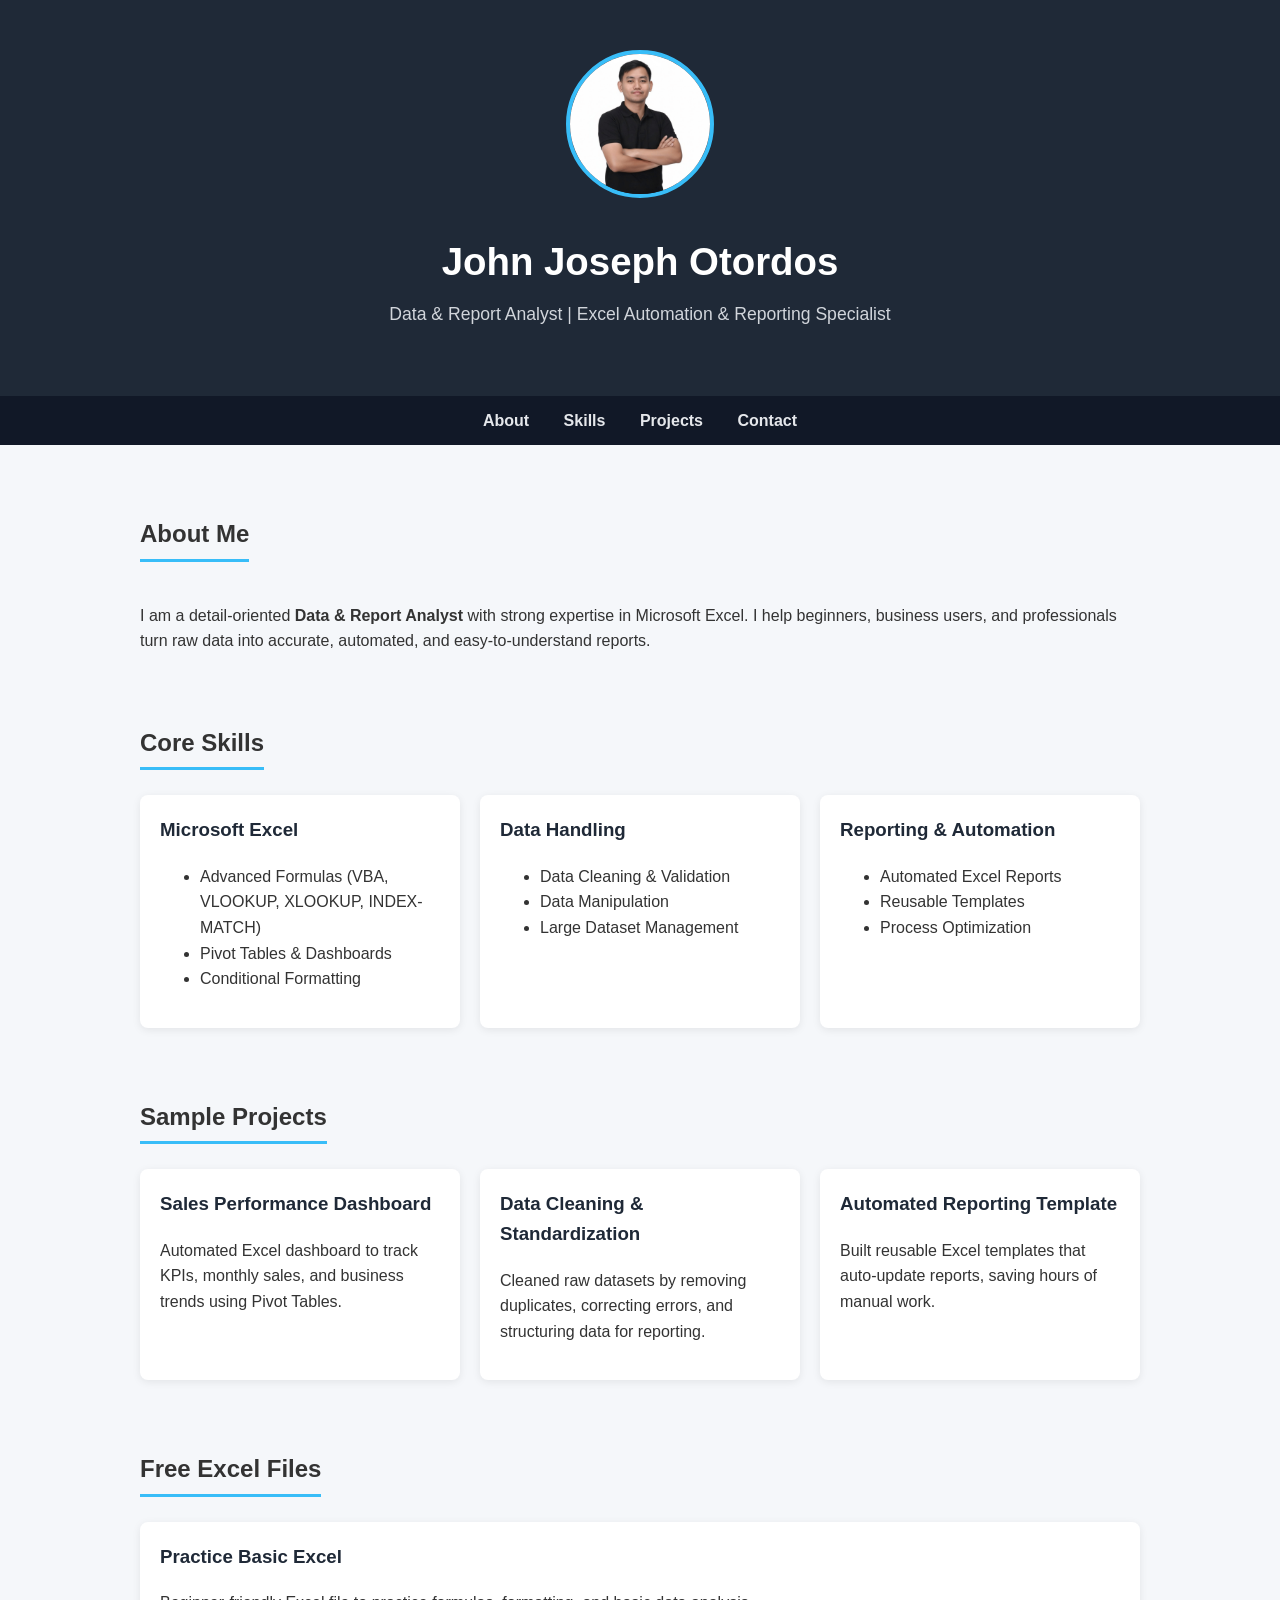
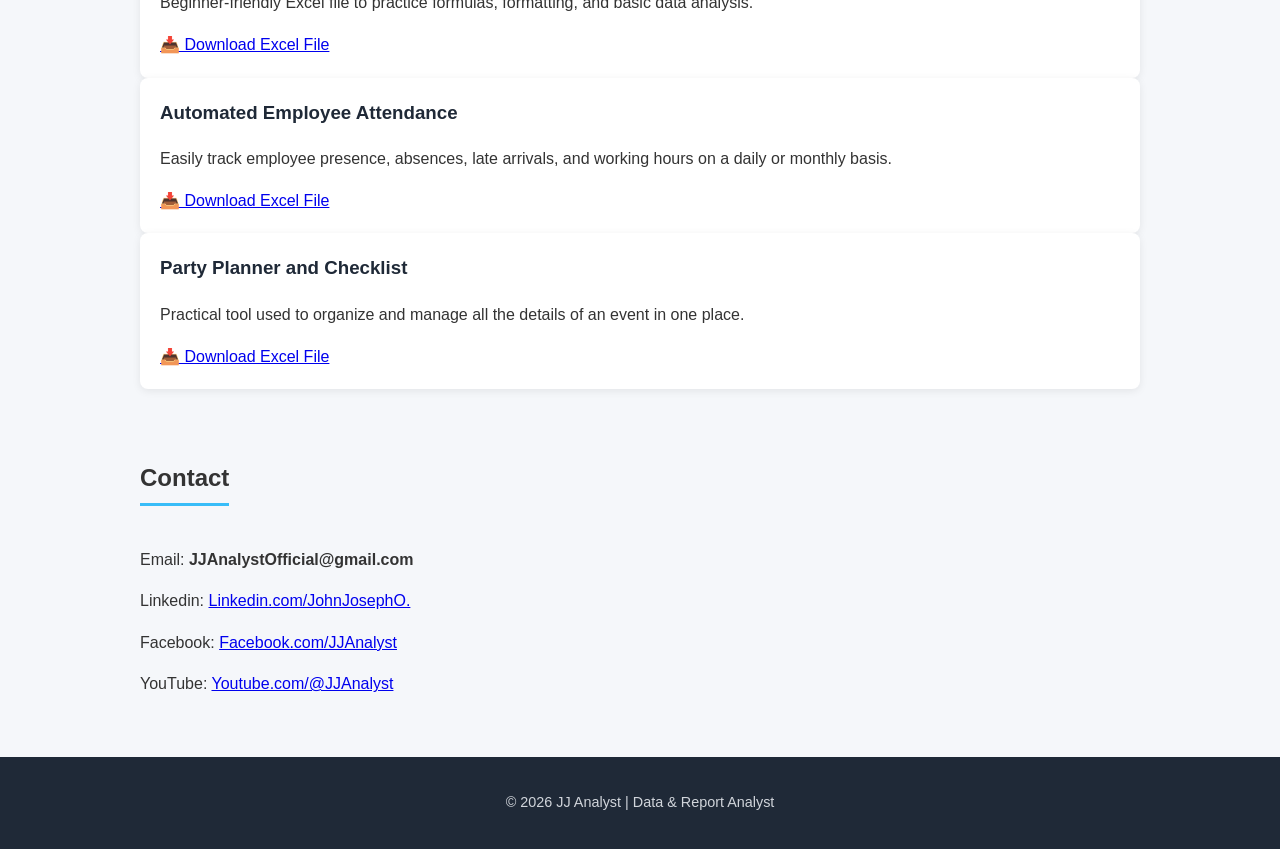
==== index.html @ 3876cfef "Add favicon and clean up HTML structure Added favicon link and ensured HTML structure is intact." ====
<!DOCTYPE html>
<html lang="en">
<head>
  <meta charset="UTF-8" />
  <meta name="viewport" content="width=device-width, initial-scale=1.0" />
  <title>JJ Analyst | Data & Report Analyst Portfolio</title>
<!-- ✅ FAVICON -->
  <link rel="icon" type="image/png" href="favicon.png">

  <style>
    body {
      margin: 0;
      font-family: Arial, Helvetica, sans-serif;
      background: #f5f7fa;
      color: #333;
      line-height: 1.6;
    }
    /* rest of your CSS stays the same */
    
  <style>
    body {
      margin: 0;
      font-family: Arial, Helvetica, sans-serif;
      background: #f5f7fa;
      color: #333;
      line-height: 1.6;
    }

    header {
      background: #1f2937;
      color: #fff;
      padding: 50px 20px;
      text-align: center;
    }

    .profile-img {
      width: 140px;
      height: 140px;
      border-radius: 50%;
      object-fit: cover;
      border: 4px solid #38bdf8;
      margin-bottom: 15px;
    }

    header h1 {
      margin: 10px 0 0;
      font-size: 2.4rem;
    }

    header p {
      margin-top: 8px;
      font-size: 1.1rem;
      color: #d1d5db;
    }

    nav {
      background: #111827;
      padding: 12px 0;
      text-align: center;
    }

    nav a {
      color: #e5e7eb;
      margin: 0 15px;
      text-decoration: none;
      font-weight: bold;
    }

    nav a:hover {
      color: #38bdf8;
    }

    section {
      max-width: 1000px;
      margin: 50px auto;
      padding: 0 20px;
    }

    section h2 {
      border-bottom: 3px solid #38bdf8;
      display: inline-block;
      padding-bottom: 5px;
      margin-bottom: 25px;
    }

    .skills, .projects {
      display: grid;
      grid-template-columns: repeat(auto-fit, minmax(250px, 1fr));
      gap: 20px;
    }

    .card {
      background: #fff;
      padding: 20px;
      border-radius: 8px;
      box-shadow: 0 2px 8px rgba(0,0,0,0.08);
    }

    .card h3 {
      margin-top: 0;
      color: #1f2937;
    }

    footer {
      background: #1f2937;
      color: #d1d5db;
      text-align: center;
      padding: 20px;
      margin-top: 60px;
      font-size: 0.9rem;
    }

    footer a {
      color: #38bdf8;
      text-decoration: none;
    }
  </style>
</head>

<body>

  <header>
    <img src="profile.png" alt="JJ Analyst Profile Picture" class="profile-img" />
    <h1>John Joseph Otordos</h1>
    <p>Data & Report Analyst | Excel Automation & Reporting Specialist</p>
  </header>

  <nav>
    <a href="#about">About</a>
    <a href="#skills">Skills</a>
    <a href="#projects">Projects</a>
    <a href="#contact">Contact</a>
  </nav>

  <section id="about">
    <h2>About Me</h2>
    <p>
      I am a detail-oriented <strong>Data & Report Analyst</strong> with strong expertise in Microsoft Excel.
      I help beginners, business users, and professionals turn raw data into
      accurate, automated, and easy-to-understand reports.
    </p>
  </section>

  <section id="skills">
    <h2>Core Skills</h2>
    <div class="skills">
      <div class="card">
        <h3>Microsoft Excel</h3>
        <ul>
          <li>Advanced Formulas (VBA, VLOOKUP, XLOOKUP, INDEX-MATCH)</li>
          <li>Pivot Tables & Dashboards</li>
          <li>Conditional Formatting</li>
        </ul>
      </div>

      <div class="card">
        <h3>Data Handling</h3>
        <ul>
          <li>Data Cleaning & Validation</li>
          <li>Data Manipulation</li>
          <li>Large Dataset Management</li>
        </ul>
      </div>

      <div class="card">
        <h3>Reporting & Automation</h3>
        <ul>
          <li>Automated Excel Reports</li>
          <li>Reusable Templates</li>
          <li>Process Optimization</li>
        </ul>
      </div>
    </div>
  </section>

  <section id="projects">
    <h2>Sample Projects</h2>
    <div class="projects">
      <div class="card">
        <h3>Sales Performance Dashboard</h3>
        <p>
          Automated Excel dashboard to track KPIs, monthly sales,
          and business trends using Pivot Tables.
        </p>
      </div>

      <div class="card">
        <h3>Data Cleaning & Standardization</h3>
        <p>
          Cleaned raw datasets by removing duplicates, correcting errors,
          and structuring data for reporting.
        </p>
      </div>

      <div class="card">
        <h3>Automated Reporting Template</h3>
        <p>
          Built reusable Excel templates that auto-update reports,
          saving hours of manual work.
        </p>
      </div>
    </div>
  </section>
  
   <!-- 🔽 DOWNLOAD SECTION -->
<section id="downloads">
  <h2>Free Excel Files</h2>

  <!-- DOWNLOAD ITEM 1 -->
  <div class="card">
    <h3>Practice Basic Excel</h3>
    <p>
      Beginner-friendly Excel file to practice formulas, formatting,
      and basic data analysis.
    </p>

    <a
      href="Practice-Basic-Excel.xlsx"
      download
      class="download-btn">
      📥 Download Excel File
    </a>
  </div>

  <!-- DOWNLOAD ITEM 2 -->
  <div class="card">
    <h3>Automated Employee Attendance</h3>
    <p>
      Easily track employee presence, absences, late arrivals,
      and working hours on a daily or monthly basis.
    </p>

    <a
      href="Automated-Employee-Attendance-Excel.xlsx"
      download
      class="download-btn">
      📥 Download Excel File
    </a>
  </div>

  <!-- DOWNLOAD ITEM 3 -->
  <div class="card">
    <h3>Party Planner and Checklist</h3>
    <p>
      Practical tool used to organize and manage all the details
      of an event in one place.
    </p>

    <a
      href="Party-planner-and-checklist-Excel.xlsx"
      download
      class="download-btn">
      📥 Download Excel File
    </a>
  </div>

</section>
<!-- END DOWNLOAD SECTION -->

  <section id="contact">
    <h2>Contact</h2>
    <p>Email: <strong>JJAnalystOfficial@gmail.com</strong></p>

    <p>
      Linkedin:
      <a href="https://www.linkedin.com/in/john-joseph-otordos-948894221" target="_blank">
        Linkedin.com/JohnJosephO.
      </a>
    </p>

    <p>
      Facebook:
      <a href="https://www.Facebook.com/share/17gaiNFSrQ/?mibextid=wwXIfr" target="_blank">
        Facebook.com/JJAnalyst
      </a>
    </p>
    
    <p>
      YouTube:
      <a href="http://www.Youtube.com/@JJAnalyst-e8z" target="_blank">
        Youtube.com/@JJAnalyst
      </a>
    </p>
  </section>
  

  <footer>
    <p>© 2026 JJ Analyst | Data & Report Analyst</p>
  </footer>

</body>

</html>
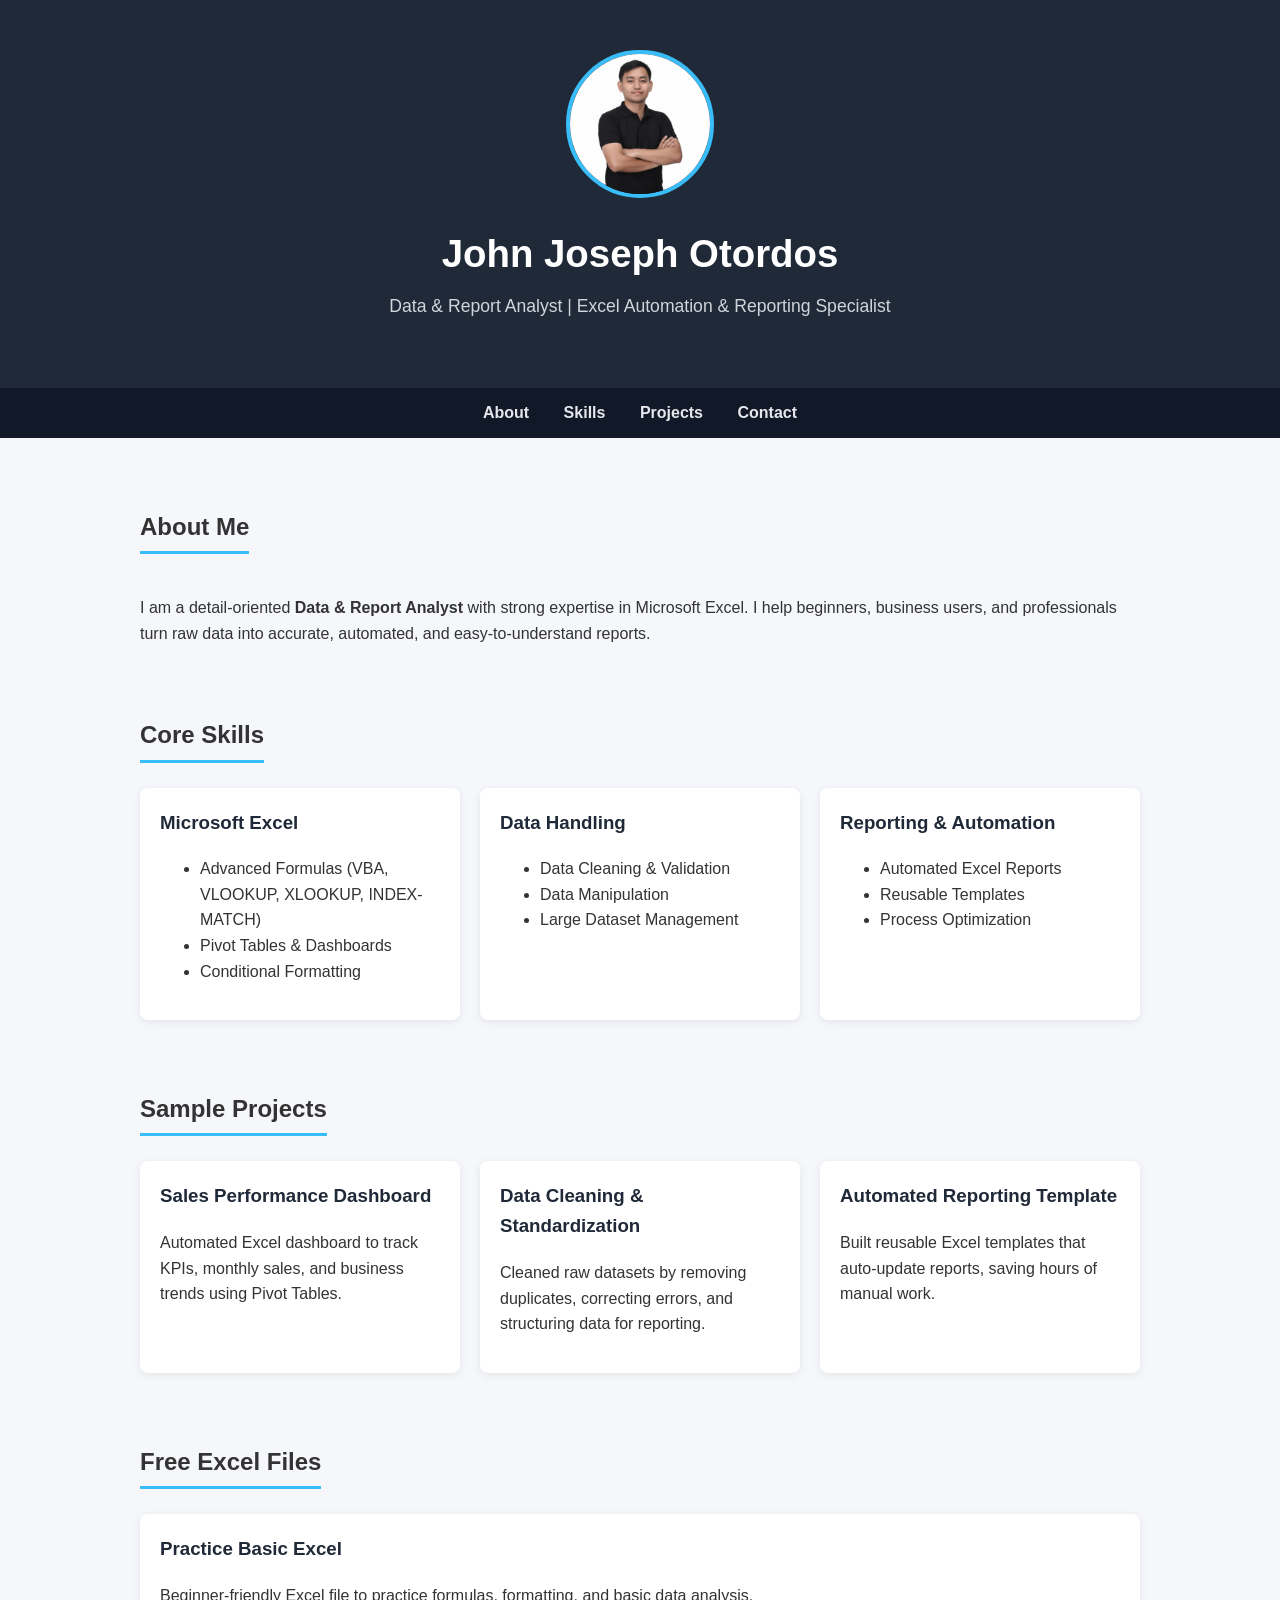
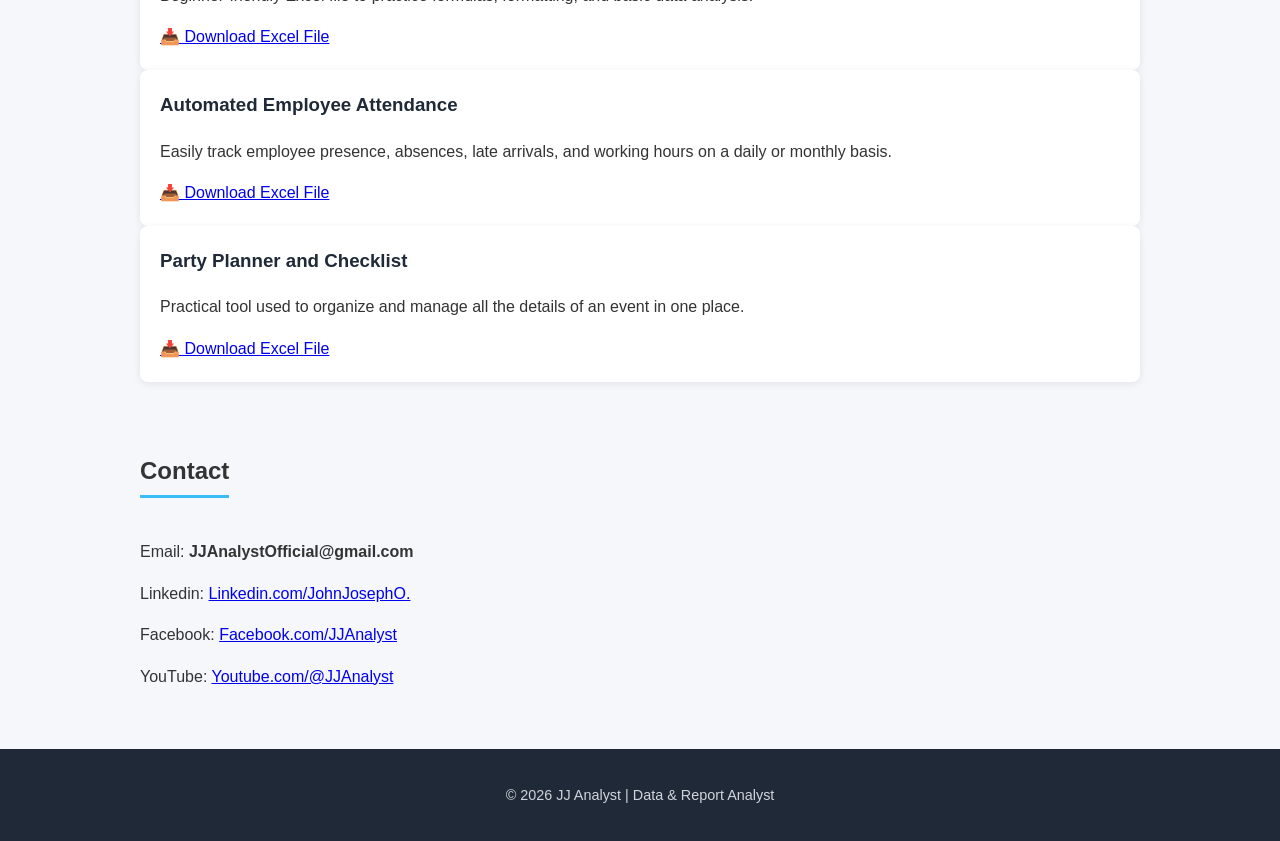
==== commit ec1c0197: "Fix HTML formatting and remove duplicates" ====
--- a/index.html
+++ b/index.html
@@ -1,10 +1,9 @@
-<!DOCTYPE html>
-<html lang="en">
 <head>
   <meta charset="UTF-8" />
   <meta name="viewport" content="width=device-width, initial-scale=1.0" />
   <title>JJ Analyst | Data & Report Analyst Portfolio</title>
-<!-- ✅ FAVICON -->
+
+  <!-- ✅ FAVICON -->
   <link rel="icon" type="image/png" href="favicon.png">
 
   <style>
@@ -15,16 +14,6 @@
       color: #333;
       line-height: 1.6;
     }
-    /* rest of your CSS stays the same */
-    
-  <style>
-    body {
-      margin: 0;
-      font-family: Arial, Helvetica, sans-serif;
-      background: #f5f7fa;
-      color: #333;
-      line-height: 1.6;
-    }
 
     header {
       background: #1f2937;
@@ -293,3 +282,4 @@
 </html>
 
 
+
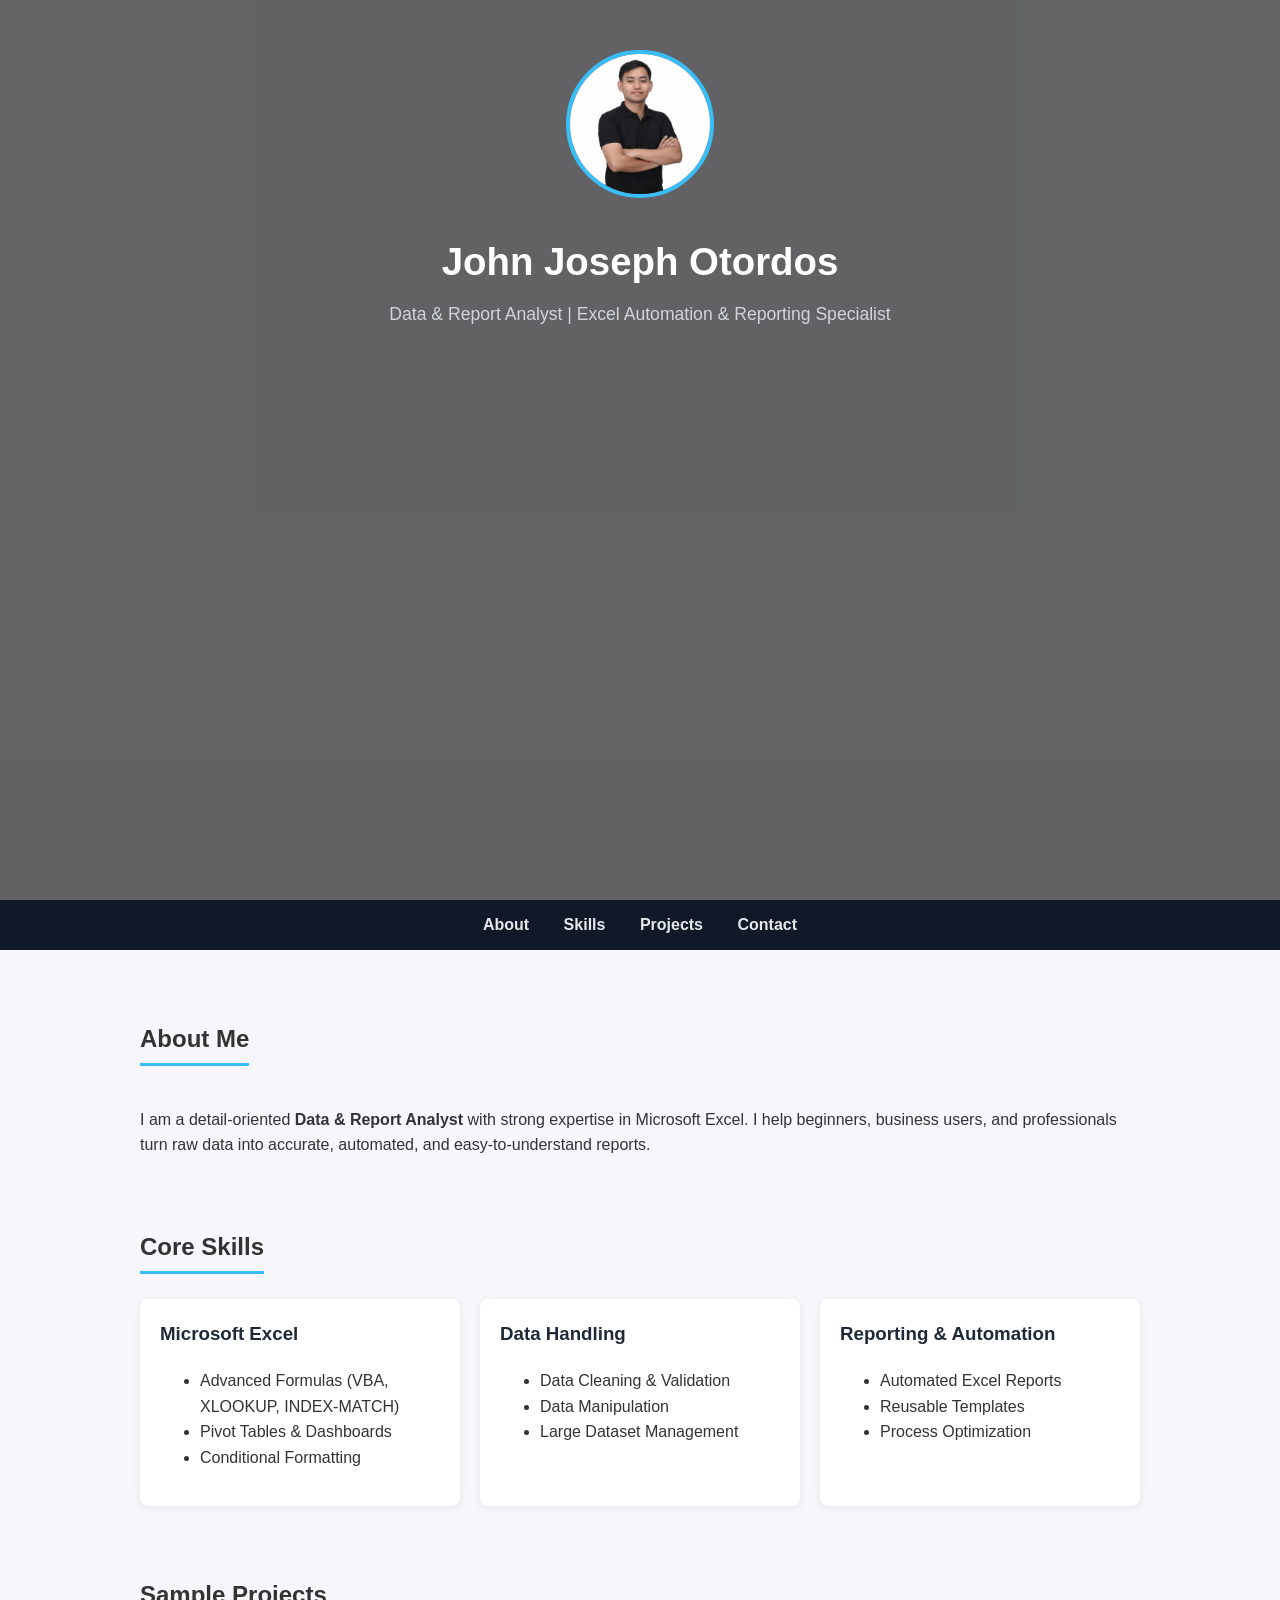
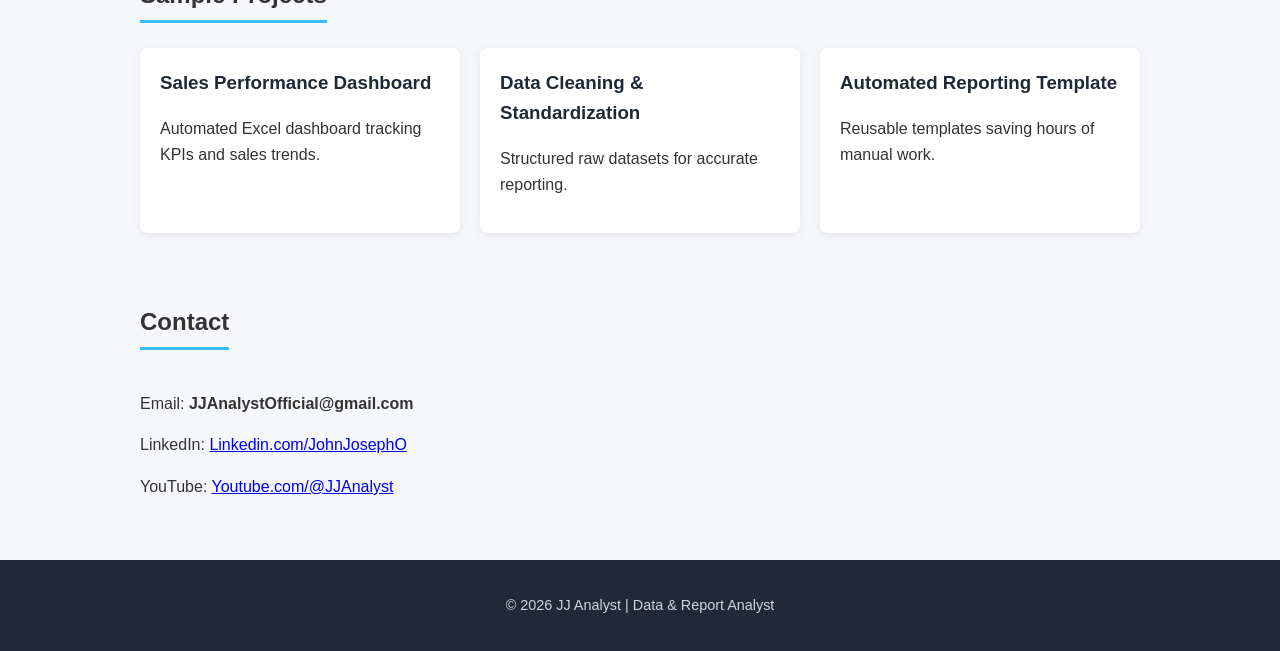
==== commit 6e28bc4d: "Refactor index.html with video header and layout updates Updated the HTML structure and styles, incl" ====
--- a/index.html
+++ b/index.html
@@ -1,3 +1,5 @@
+<!DOCTYPE html>
+<html lang="en">
 <head>
   <meta charset="UTF-8" />
   <meta name="viewport" content="width=device-width, initial-scale=1.0" />
@@ -15,11 +17,38 @@
       line-height: 1.6;
     }
 
-    header {
-      background: #1f2937;
+    /* 🎥 VIDEO HEADER */
+    .video-header {
+      position: relative;
+      height: 100vh;
+      overflow: hidden;
       color: #fff;
+      text-align: center;
+    }
+
+    .video-header video {
+      position: absolute;
+      top: 50%;
+      left: 50%;
+      min-width: 100%;
+      min-height: 100%;
+      transform: translate(-50%, -50%);
+      object-fit: cover;
+      z-index: -1;
+    }
+
+    .video-header::after {
+      content: "";
+      position: absolute;
+      inset: 0;
+      background: rgba(0, 0, 0, 0.6);
+      z-index: 0;
+    }
+
+    .video-header .content {
+      position: relative;
+      z-index: 1;
       padding: 50px 20px;
-      text-align: center;
     }
 
     .profile-img {
@@ -31,21 +60,24 @@
       margin-bottom: 15px;
     }
 
-    header h1 {
+    .video-header h1 {
       margin: 10px 0 0;
       font-size: 2.4rem;
     }
 
-    header p {
+    .video-header p {
       margin-top: 8px;
       font-size: 1.1rem;
       color: #d1d5db;
     }
 
+    /* NAVIGATION */
     nav {
       background: #111827;
       padding: 12px 0;
       text-align: center;
+      position: relative;
+      z-index: 10;
     }
 
     nav a {
@@ -59,6 +91,7 @@
       color: #38bdf8;
     }
 
+    /* SECTIONS */
     section {
       max-width: 1000px;
       margin: 50px auto;
@@ -90,6 +123,7 @@
       color: #1f2937;
     }
 
+    /* FOOTER */
     footer {
       background: #1f2937;
       color: #d1d5db;
@@ -103,183 +137,124 @@
       color: #38bdf8;
       text-decoration: none;
     }
+
+    /* 📱 MOBILE FALLBACK */
+    @media (max-width: 768px) {
+      .video-header video {
+        display: none;
+      }
+
+      .video-header {
+        background: url("background.jpg") center / cover no-repeat;
+      }
+    }
   </style>
 </head>
 
 <body>
 
-  <header>
+<header class="video-header">
+  <video autoplay muted loop playsinline preload="metadata">
+    <source src="background.mp4" type="video/mp4">
+  </video>
+
+  <div class="content">
     <img src="profile.png" alt="JJ Analyst Profile Picture" class="profile-img" />
     <h1>John Joseph Otordos</h1>
     <p>Data & Report Analyst | Excel Automation & Reporting Specialist</p>
-  </header>
-
-  <nav>
-    <a href="#about">About</a>
-    <a href="#skills">Skills</a>
-    <a href="#projects">Projects</a>
-    <a href="#contact">Contact</a>
-  </nav>
-
-  <section id="about">
-    <h2>About Me</h2>
-    <p>
-      I am a detail-oriented <strong>Data & Report Analyst</strong> with strong expertise in Microsoft Excel.
-      I help beginners, business users, and professionals turn raw data into
-      accurate, automated, and easy-to-understand reports.
-    </p>
-  </section>
-
-  <section id="skills">
-    <h2>Core Skills</h2>
-    <div class="skills">
-      <div class="card">
-        <h3>Microsoft Excel</h3>
-        <ul>
-          <li>Advanced Formulas (VBA, VLOOKUP, XLOOKUP, INDEX-MATCH)</li>
-          <li>Pivot Tables & Dashboards</li>
-          <li>Conditional Formatting</li>
-        </ul>
-      </div>
-
-      <div class="card">
-        <h3>Data Handling</h3>
-        <ul>
-          <li>Data Cleaning & Validation</li>
-          <li>Data Manipulation</li>
-          <li>Large Dataset Management</li>
-        </ul>
-      </div>
-
-      <div class="card">
-        <h3>Reporting & Automation</h3>
-        <ul>
-          <li>Automated Excel Reports</li>
-          <li>Reusable Templates</li>
-          <li>Process Optimization</li>
-        </ul>
-      </div>
-    </div>
-  </section>
-
-  <section id="projects">
-    <h2>Sample Projects</h2>
-    <div class="projects">
-      <div class="card">
-        <h3>Sales Performance Dashboard</h3>
-        <p>
-          Automated Excel dashboard to track KPIs, monthly sales,
-          and business trends using Pivot Tables.
-        </p>
-      </div>
-
-      <div class="card">
-        <h3>Data Cleaning & Standardization</h3>
-        <p>
-          Cleaned raw datasets by removing duplicates, correcting errors,
-          and structuring data for reporting.
-        </p>
-      </div>
-
-      <div class="card">
-        <h3>Automated Reporting Template</h3>
-        <p>
-          Built reusable Excel templates that auto-update reports,
-          saving hours of manual work.
-        </p>
-      </div>
-    </div>
-  </section>
-  
-   <!-- 🔽 DOWNLOAD SECTION -->
-<section id="downloads">
-  <h2>Free Excel Files</h2>
-
-  <!-- DOWNLOAD ITEM 1 -->
-  <div class="card">
-    <h3>Practice Basic Excel</h3>
-    <p>
-      Beginner-friendly Excel file to practice formulas, formatting,
-      and basic data analysis.
-    </p>
-
-    <a
-      href="Practice-Basic-Excel.xlsx"
-      download
-      class="download-btn">
-      📥 Download Excel File
+  </div>
+</header>
+
+<nav>
+  <a href="#about">About</a>
+  <a href="#skills">Skills</a>
+  <a href="#projects">Projects</a>
+  <a href="#contact">Contact</a>
+</nav>
+
+<section id="about">
+  <h2>About Me</h2>
+  <p>
+    I am a detail-oriented <strong>Data & Report Analyst</strong> with strong expertise in Microsoft Excel.
+    I help beginners, business users, and professionals turn raw data into
+    accurate, automated, and easy-to-understand reports.
+  </p>
+</section>
+
+<section id="skills">
+  <h2>Core Skills</h2>
+  <div class="skills">
+    <div class="card">
+      <h3>Microsoft Excel</h3>
+      <ul>
+        <li>Advanced Formulas (VBA, XLOOKUP, INDEX-MATCH)</li>
+        <li>Pivot Tables & Dashboards</li>
+        <li>Conditional Formatting</li>
+      </ul>
+    </div>
+
+    <div class="card">
+      <h3>Data Handling</h3>
+      <ul>
+        <li>Data Cleaning & Validation</li>
+        <li>Data Manipulation</li>
+        <li>Large Dataset Management</li>
+      </ul>
+    </div>
+
+    <div class="card">
+      <h3>Reporting & Automation</h3>
+      <ul>
+        <li>Automated Excel Reports</li>
+        <li>Reusable Templates</li>
+        <li>Process Optimization</li>
+      </ul>
+    </div>
+  </div>
+</section>
+
+<section id="projects">
+  <h2>Sample Projects</h2>
+  <div class="projects">
+    <div class="card">
+      <h3>Sales Performance Dashboard</h3>
+      <p>Automated Excel dashboard tracking KPIs and sales trends.</p>
+    </div>
+
+    <div class="card">
+      <h3>Data Cleaning & Standardization</h3>
+      <p>Structured raw datasets for accurate reporting.</p>
+    </div>
+
+    <div class="card">
+      <h3>Automated Reporting Template</h3>
+      <p>Reusable templates saving hours of manual work.</p>
+    </div>
+  </div>
+</section>
+
+<section id="contact">
+  <h2>Contact</h2>
+  <p>Email: <strong>JJAnalystOfficial@gmail.com</strong></p>
+
+  <p>
+    LinkedIn:
+    <a href="https://www.linkedin.com/in/john-joseph-otordos-948894221" target="_blank">
+      Linkedin.com/JohnJosephO
     </a>
-  </div>
-
-  <!-- DOWNLOAD ITEM 2 -->
-  <div class="card">
-    <h3>Automated Employee Attendance</h3>
-    <p>
-      Easily track employee presence, absences, late arrivals,
-      and working hours on a daily or monthly basis.
-    </p>
-
-    <a
-      href="Automated-Employee-Attendance-Excel.xlsx"
-      download
-      class="download-btn">
-      📥 Download Excel File
+  </p>
+
+  <p>
+    YouTube:
+    <a href="http://www.youtube.com/@JJAnalyst-e8z" target="_blank">
+      Youtube.com/@JJAnalyst
     </a>
-  </div>
-
-  <!-- DOWNLOAD ITEM 3 -->
-  <div class="card">
-    <h3>Party Planner and Checklist</h3>
-    <p>
-      Practical tool used to organize and manage all the details
-      of an event in one place.
-    </p>
-
-    <a
-      href="Party-planner-and-checklist-Excel.xlsx"
-      download
-      class="download-btn">
-      📥 Download Excel File
-    </a>
-  </div>
-
-</section>
-<!-- END DOWNLOAD SECTION -->
-
-  <section id="contact">
-    <h2>Contact</h2>
-    <p>Email: <strong>JJAnalystOfficial@gmail.com</strong></p>
-
-    <p>
-      Linkedin:
-      <a href="https://www.linkedin.com/in/john-joseph-otordos-948894221" target="_blank">
-        Linkedin.com/JohnJosephO.
-      </a>
-    </p>
-
-    <p>
-      Facebook:
-      <a href="https://www.Facebook.com/share/17gaiNFSrQ/?mibextid=wwXIfr" target="_blank">
-        Facebook.com/JJAnalyst
-      </a>
-    </p>
-    
-    <p>
-      YouTube:
-      <a href="http://www.Youtube.com/@JJAnalyst-e8z" target="_blank">
-        Youtube.com/@JJAnalyst
-      </a>
-    </p>
-  </section>
-  
-
-  <footer>
-    <p>© 2026 JJ Analyst | Data & Report Analyst</p>
-  </footer>
+  </p>
+</section>
+
+<footer>
+  <p>© 2026 JJ Analyst | Data & Report Analyst</p>
+</footer>
 
 </body>
-
 </html>
-
-
-
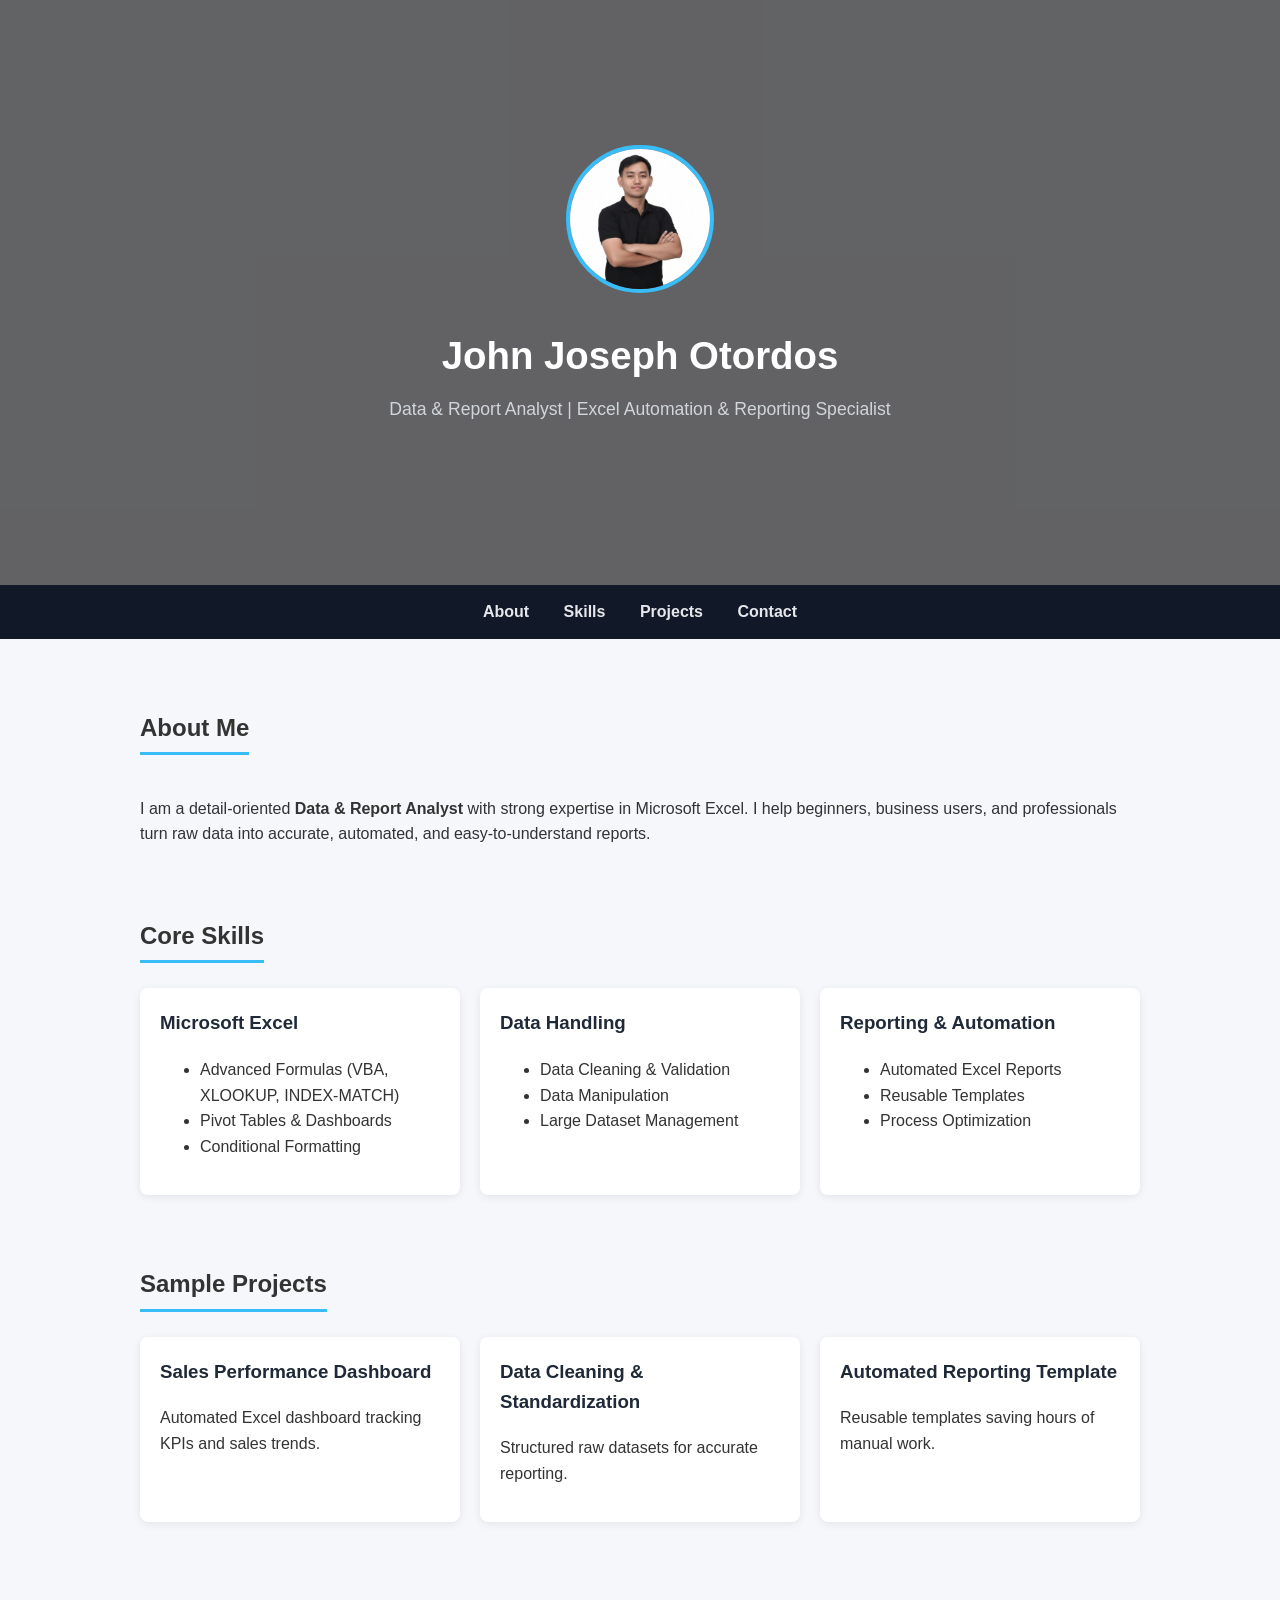
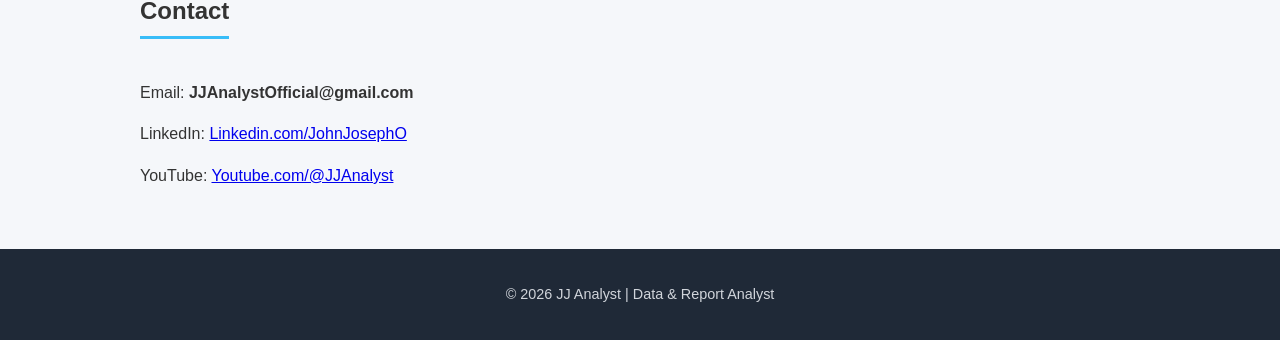
==== commit 63bac240: "Refactor video header styles for improved layout Updated the video header styling and layout for bet" ====
--- a/index.html
+++ b/index.html
@@ -5,7 +5,7 @@
   <meta name="viewport" content="width=device-width, initial-scale=1.0" />
   <title>JJ Analyst | Data & Report Analyst Portfolio</title>
 
-  <!-- ✅ FAVICON -->
+  <!-- FAVICON -->
   <link rel="icon" type="image/png" href="favicon.png">
 
   <style>
@@ -17,24 +17,26 @@
       line-height: 1.6;
     }
 
-    /* 🎥 VIDEO HEADER */
+    /* ===== VIDEO HEADER ===== */
     .video-header {
       position: relative;
-      height: 100vh;
+      height: 65vh;
+      min-height: 420px;
       overflow: hidden;
       color: #fff;
       text-align: center;
+      display: flex;
+      align-items: center;
+      justify-content: center;
     }
 
     .video-header video {
       position: absolute;
-      top: 50%;
-      left: 50%;
-      min-width: 100%;
-      min-height: 100%;
-      transform: translate(-50%, -50%);
+      inset: 0;
+      width: 100%;
+      height: 100%;
       object-fit: cover;
-      z-index: -1;
+      z-index: -2;
     }
 
     .video-header::after {
@@ -42,13 +44,12 @@
       position: absolute;
       inset: 0;
       background: rgba(0, 0, 0, 0.6);
-      z-index: 0;
+      z-index: -1;
     }
 
     .video-header .content {
-      position: relative;
-      z-index: 1;
-      padding: 50px 20px;
+      padding: 20px;
+      max-width: 800px;
     }
 
     .profile-img {
@@ -71,13 +72,11 @@
       color: #d1d5db;
     }
 
-    /* NAVIGATION */
+    /* ===== NAVIGATION ===== */
     nav {
       background: #111827;
-      padding: 12px 0;
+      padding: 14px 0;
       text-align: center;
-      position: relative;
-      z-index: 10;
     }
 
     nav a {
@@ -91,7 +90,7 @@
       color: #38bdf8;
     }
 
-    /* SECTIONS */
+    /* ===== SECTIONS ===== */
     section {
       max-width: 1000px;
       margin: 50px auto;
@@ -123,7 +122,7 @@
       color: #1f2937;
     }
 
-    /* FOOTER */
+    /* ===== FOOTER ===== */
     footer {
       background: #1f2937;
       color: #d1d5db;
@@ -138,14 +137,19 @@
       text-decoration: none;
     }
 
-    /* 📱 MOBILE FALLBACK */
+    /* ===== MOBILE FALLBACK ===== */
     @media (max-width: 768px) {
+      .video-header {
+        height: 360px;
+        background: url("background.jpg") center / cover no-repeat;
+      }
+
       .video-header video {
         display: none;
       }
 
-      .video-header {
-        background: url("background.jpg") center / cover no-repeat;
+      .video-header h1 {
+        font-size: 1.9rem;
       }
     }
   </style>
@@ -159,7 +163,7 @@
   </video>
 
   <div class="content">
-    <img src="profile.png" alt="JJ Analyst Profile Picture" class="profile-img" />
+    <img src="profile.png" alt="JJ Analyst Profile Picture" class="profile-img">
     <h1>John Joseph Otordos</h1>
     <p>Data & Report Analyst | Excel Automation & Reporting Specialist</p>
   </div>
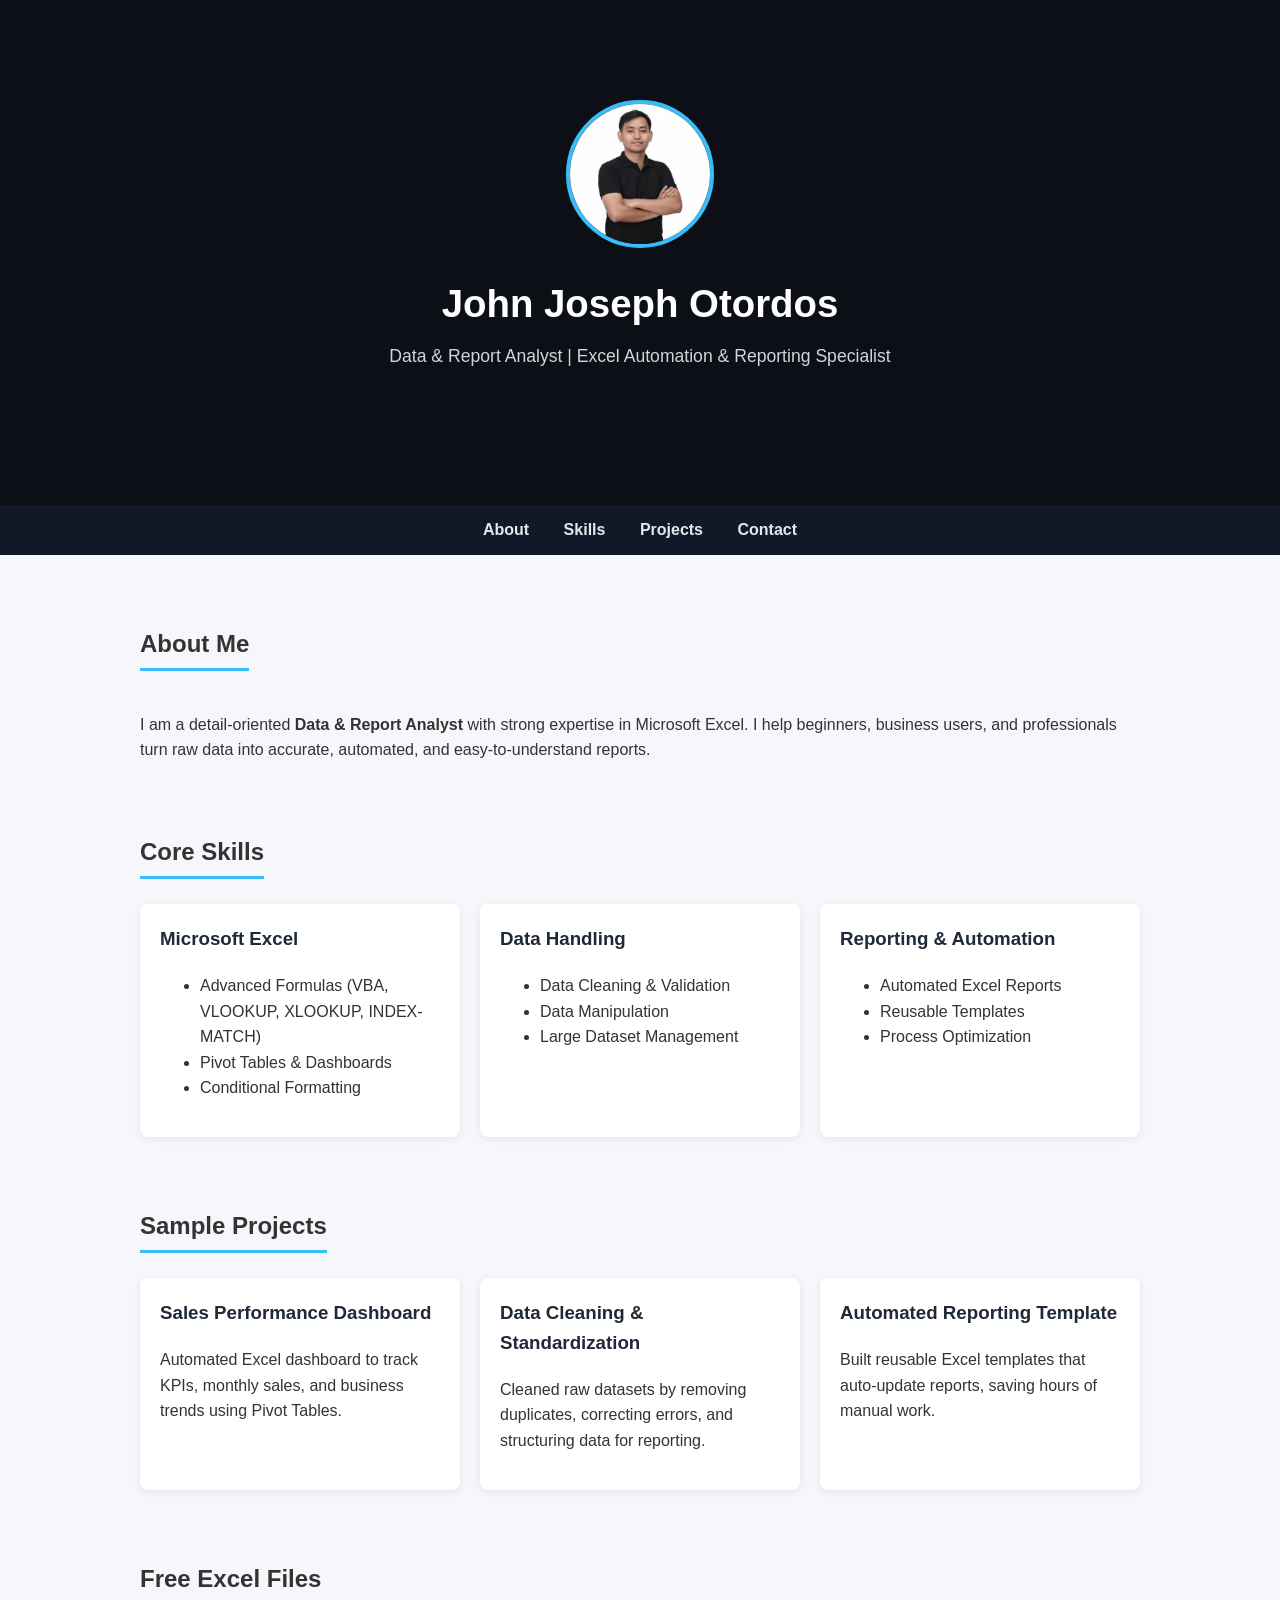
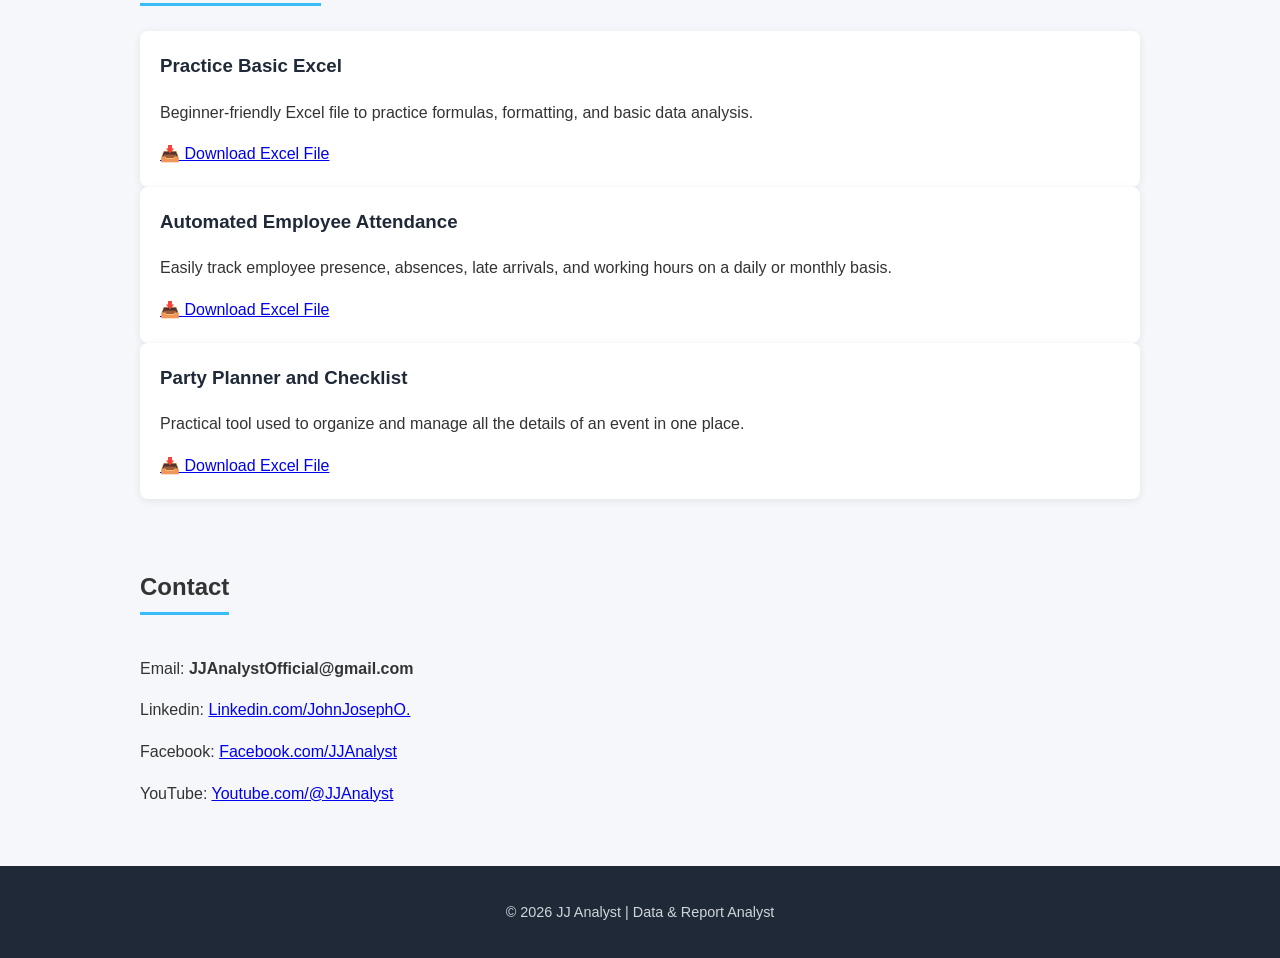
==== commit 9c81aa3d: "Refactor index.html and add downloads section Updated the HTML structure and styles for improved lay" ====
--- a/index.html
+++ b/index.html
@@ -1,11 +1,9 @@
-<!DOCTYPE html>
-<html lang="en">
 <head>
   <meta charset="UTF-8" />
   <meta name="viewport" content="width=device-width, initial-scale=1.0" />
   <title>JJ Analyst | Data & Report Analyst Portfolio</title>
 
-  <!-- FAVICON -->
+  <!-- ✅ FAVICON -->
   <link rel="icon" type="image/png" href="favicon.png">
 
   <style>
@@ -17,39 +15,11 @@
       line-height: 1.6;
     }
 
-    /* ===== VIDEO HEADER ===== */
-    .video-header {
-      position: relative;
-      height: 65vh;
-      min-height: 420px;
-      overflow: hidden;
+    header {
+      background: #1f2937;
       color: #fff;
+      padding: 50px 20px;
       text-align: center;
-      display: flex;
-      align-items: center;
-      justify-content: center;
-    }
-
-    .video-header video {
-      position: absolute;
-      inset: 0;
-      width: 100%;
-      height: 100%;
-      object-fit: cover;
-      z-index: -2;
-    }
-
-    .video-header::after {
-      content: "";
-      position: absolute;
-      inset: 0;
-      background: rgba(0, 0, 0, 0.6);
-      z-index: -1;
-    }
-
-    .video-header .content {
-      padding: 20px;
-      max-width: 800px;
     }
 
     .profile-img {
@@ -61,21 +31,20 @@
       margin-bottom: 15px;
     }
 
-    .video-header h1 {
+    header h1 {
       margin: 10px 0 0;
       font-size: 2.4rem;
     }
 
-    .video-header p {
+    header p {
       margin-top: 8px;
       font-size: 1.1rem;
       color: #d1d5db;
     }
 
-    /* ===== NAVIGATION ===== */
     nav {
       background: #111827;
-      padding: 14px 0;
+      padding: 12px 0;
       text-align: center;
     }
 
@@ -90,7 +59,6 @@
       color: #38bdf8;
     }
 
-    /* ===== SECTIONS ===== */
     section {
       max-width: 1000px;
       margin: 50px auto;
@@ -122,7 +90,6 @@
       color: #1f2937;
     }
 
-    /* ===== FOOTER ===== */
     footer {
       background: #1f2937;
       color: #d1d5db;
@@ -137,128 +104,224 @@
       text-decoration: none;
     }
 
-    /* ===== MOBILE FALLBACK ===== */
-    @media (max-width: 768px) {
-      .video-header {
-        height: 360px;
-        background: url("background.jpg") center / cover no-repeat;
-      }
-
-      .video-header video {
-        display: none;
-      }
-
-      .video-header h1 {
-        font-size: 1.9rem;
-      }
-    }
+    /* 🎥 VIDEO BACKGROUND HEADER */
+.video-header {
+  position: relative;
+  height: 45vh;
+  overflow: hidden;
+  color: #fff;
+}
+
+.video-header video {
+  position: absolute;
+  top: 50%;
+  left: 50%;
+  min-width: 100%;
+  min-height: 100%;
+  transform: translate(-50%, -50%);
+  object-fit: cover;
+  z-index: -1;
+}
+
+/* Dark overlay for text readability */
+.video-header::after {
+  content: "";
+  position: absolute;
+  inset: 0;
+  background: rgba(0, 0, 0, 0.6);
+  z-index: 0;
+}
+
+.video-header .content {
+  position: relative;
+  z-index: 1;
+  text-align: center;
+  padding: 50px 20px;
+}
   </style>
 </head>
 
 <body>
 
-<header class="video-header">
-  <video autoplay muted loop playsinline preload="metadata">
+  <header class="video-header">
+
+  <video autoplay muted loop playsinline>
     <source src="background.mp4" type="video/mp4">
+    Your browser does not support the video tag.
   </video>
 
   <div class="content">
-    <img src="profile.png" alt="JJ Analyst Profile Picture" class="profile-img">
+    <img src="profile.png" alt="JJ Analyst Profile Picture" class="profile-img" />
     <h1>John Joseph Otordos</h1>
     <p>Data & Report Analyst | Excel Automation & Reporting Specialist</p>
   </div>
+
 </header>
 
-<nav>
-  <a href="#about">About</a>
-  <a href="#skills">Skills</a>
-  <a href="#projects">Projects</a>
-  <a href="#contact">Contact</a>
-</nav>
-
-<section id="about">
-  <h2>About Me</h2>
-  <p>
-    I am a detail-oriented <strong>Data & Report Analyst</strong> with strong expertise in Microsoft Excel.
-    I help beginners, business users, and professionals turn raw data into
-    accurate, automated, and easy-to-understand reports.
-  </p>
+
+  <nav>
+    <a href="#about">About</a>
+    <a href="#skills">Skills</a>
+    <a href="#projects">Projects</a>
+    <a href="#contact">Contact</a>
+  </nav>
+
+  <section id="about">
+    <h2>About Me</h2>
+    <p>
+      I am a detail-oriented <strong>Data & Report Analyst</strong> with strong expertise in Microsoft Excel.
+      I help beginners, business users, and professionals turn raw data into
+      accurate, automated, and easy-to-understand reports.
+    </p>
+  </section>
+
+  <section id="skills">
+    <h2>Core Skills</h2>
+    <div class="skills">
+      <div class="card">
+        <h3>Microsoft Excel</h3>
+        <ul>
+          <li>Advanced Formulas (VBA, VLOOKUP, XLOOKUP, INDEX-MATCH)</li>
+          <li>Pivot Tables & Dashboards</li>
+          <li>Conditional Formatting</li>
+        </ul>
+      </div>
+
+      <div class="card">
+        <h3>Data Handling</h3>
+        <ul>
+          <li>Data Cleaning & Validation</li>
+          <li>Data Manipulation</li>
+          <li>Large Dataset Management</li>
+        </ul>
+      </div>
+
+      <div class="card">
+        <h3>Reporting & Automation</h3>
+        <ul>
+          <li>Automated Excel Reports</li>
+          <li>Reusable Templates</li>
+          <li>Process Optimization</li>
+        </ul>
+      </div>
+    </div>
+  </section>
+
+  <section id="projects">
+    <h2>Sample Projects</h2>
+    <div class="projects">
+      <div class="card">
+        <h3>Sales Performance Dashboard</h3>
+        <p>
+          Automated Excel dashboard to track KPIs, monthly sales,
+          and business trends using Pivot Tables.
+        </p>
+      </div>
+
+      <div class="card">
+        <h3>Data Cleaning & Standardization</h3>
+        <p>
+          Cleaned raw datasets by removing duplicates, correcting errors,
+          and structuring data for reporting.
+        </p>
+      </div>
+
+      <div class="card">
+        <h3>Automated Reporting Template</h3>
+        <p>
+          Built reusable Excel templates that auto-update reports,
+          saving hours of manual work.
+        </p>
+      </div>
+    </div>
+  </section>
+  
+   <!-- 🔽 DOWNLOAD SECTION -->
+<section id="downloads">
+  <h2>Free Excel Files</h2>
+
+  <!-- DOWNLOAD ITEM 1 -->
+  <div class="card">
+    <h3>Practice Basic Excel</h3>
+    <p>
+      Beginner-friendly Excel file to practice formulas, formatting,
+      and basic data analysis.
+    </p>
+
+    <a
+      href="Practice-Basic-Excel.xlsx"
+      download
+      class="download-btn">
+      📥 Download Excel File
+    </a>
+  </div>
+
+  <!-- DOWNLOAD ITEM 2 -->
+  <div class="card">
+    <h3>Automated Employee Attendance</h3>
+    <p>
+      Easily track employee presence, absences, late arrivals,
+      and working hours on a daily or monthly basis.
+    </p>
+
+    <a
+      href="Automated-Employee-Attendance-Excel.xlsx"
+      download
+      class="download-btn">
+      📥 Download Excel File
+    </a>
+  </div>
+
+  <!-- DOWNLOAD ITEM 3 -->
+  <div class="card">
+    <h3>Party Planner and Checklist</h3>
+    <p>
+      Practical tool used to organize and manage all the details
+      of an event in one place.
+    </p>
+
+    <a
+      href="Party-planner-and-checklist-Excel.xlsx"
+      download
+      class="download-btn">
+      📥 Download Excel File
+    </a>
+  </div>
+
 </section>
-
-<section id="skills">
-  <h2>Core Skills</h2>
-  <div class="skills">
-    <div class="card">
-      <h3>Microsoft Excel</h3>
-      <ul>
-        <li>Advanced Formulas (VBA, XLOOKUP, INDEX-MATCH)</li>
-        <li>Pivot Tables & Dashboards</li>
-        <li>Conditional Formatting</li>
-      </ul>
-    </div>
-
-    <div class="card">
-      <h3>Data Handling</h3>
-      <ul>
-        <li>Data Cleaning & Validation</li>
-        <li>Data Manipulation</li>
-        <li>Large Dataset Management</li>
-      </ul>
-    </div>
-
-    <div class="card">
-      <h3>Reporting & Automation</h3>
-      <ul>
-        <li>Automated Excel Reports</li>
-        <li>Reusable Templates</li>
-        <li>Process Optimization</li>
-      </ul>
-    </div>
-  </div>
-</section>
-
-<section id="projects">
-  <h2>Sample Projects</h2>
-  <div class="projects">
-    <div class="card">
-      <h3>Sales Performance Dashboard</h3>
-      <p>Automated Excel dashboard tracking KPIs and sales trends.</p>
-    </div>
-
-    <div class="card">
-      <h3>Data Cleaning & Standardization</h3>
-      <p>Structured raw datasets for accurate reporting.</p>
-    </div>
-
-    <div class="card">
-      <h3>Automated Reporting Template</h3>
-      <p>Reusable templates saving hours of manual work.</p>
-    </div>
-  </div>
-</section>
-
-<section id="contact">
-  <h2>Contact</h2>
-  <p>Email: <strong>JJAnalystOfficial@gmail.com</strong></p>
-
-  <p>
-    LinkedIn:
-    <a href="https://www.linkedin.com/in/john-joseph-otordos-948894221" target="_blank">
-      Linkedin.com/JohnJosephO
-    </a>
-  </p>
-
-  <p>
-    YouTube:
-    <a href="http://www.youtube.com/@JJAnalyst-e8z" target="_blank">
-      Youtube.com/@JJAnalyst
-    </a>
-  </p>
-</section>
-
-<footer>
-  <p>© 2026 JJ Analyst | Data & Report Analyst</p>
-</footer>
+<!-- END DOWNLOAD SECTION -->
+
+  <section id="contact">
+    <h2>Contact</h2>
+    <p>Email: <strong>JJAnalystOfficial@gmail.com</strong></p>
+
+    <p>
+      Linkedin:
+      <a href="https://www.linkedin.com/in/john-joseph-otordos-948894221" target="_blank">
+        Linkedin.com/JohnJosephO.
+      </a>
+    </p>
+
+    <p>
+      Facebook:
+      <a href="https://www.Facebook.com/share/17gaiNFSrQ/?mibextid=wwXIfr" target="_blank">
+        Facebook.com/JJAnalyst
+      </a>
+    </p>
+    
+    <p>
+      YouTube:
+      <a href="http://www.Youtube.com/@JJAnalyst-e8z" target="_blank">
+        Youtube.com/@JJAnalyst
+      </a>
+    </p>
+  </section>
+  
+
+  <footer>
+    <p>© 2026 JJ Analyst | Data & Report Analyst</p>
+  </footer>
 
 </body>
+
 </html>
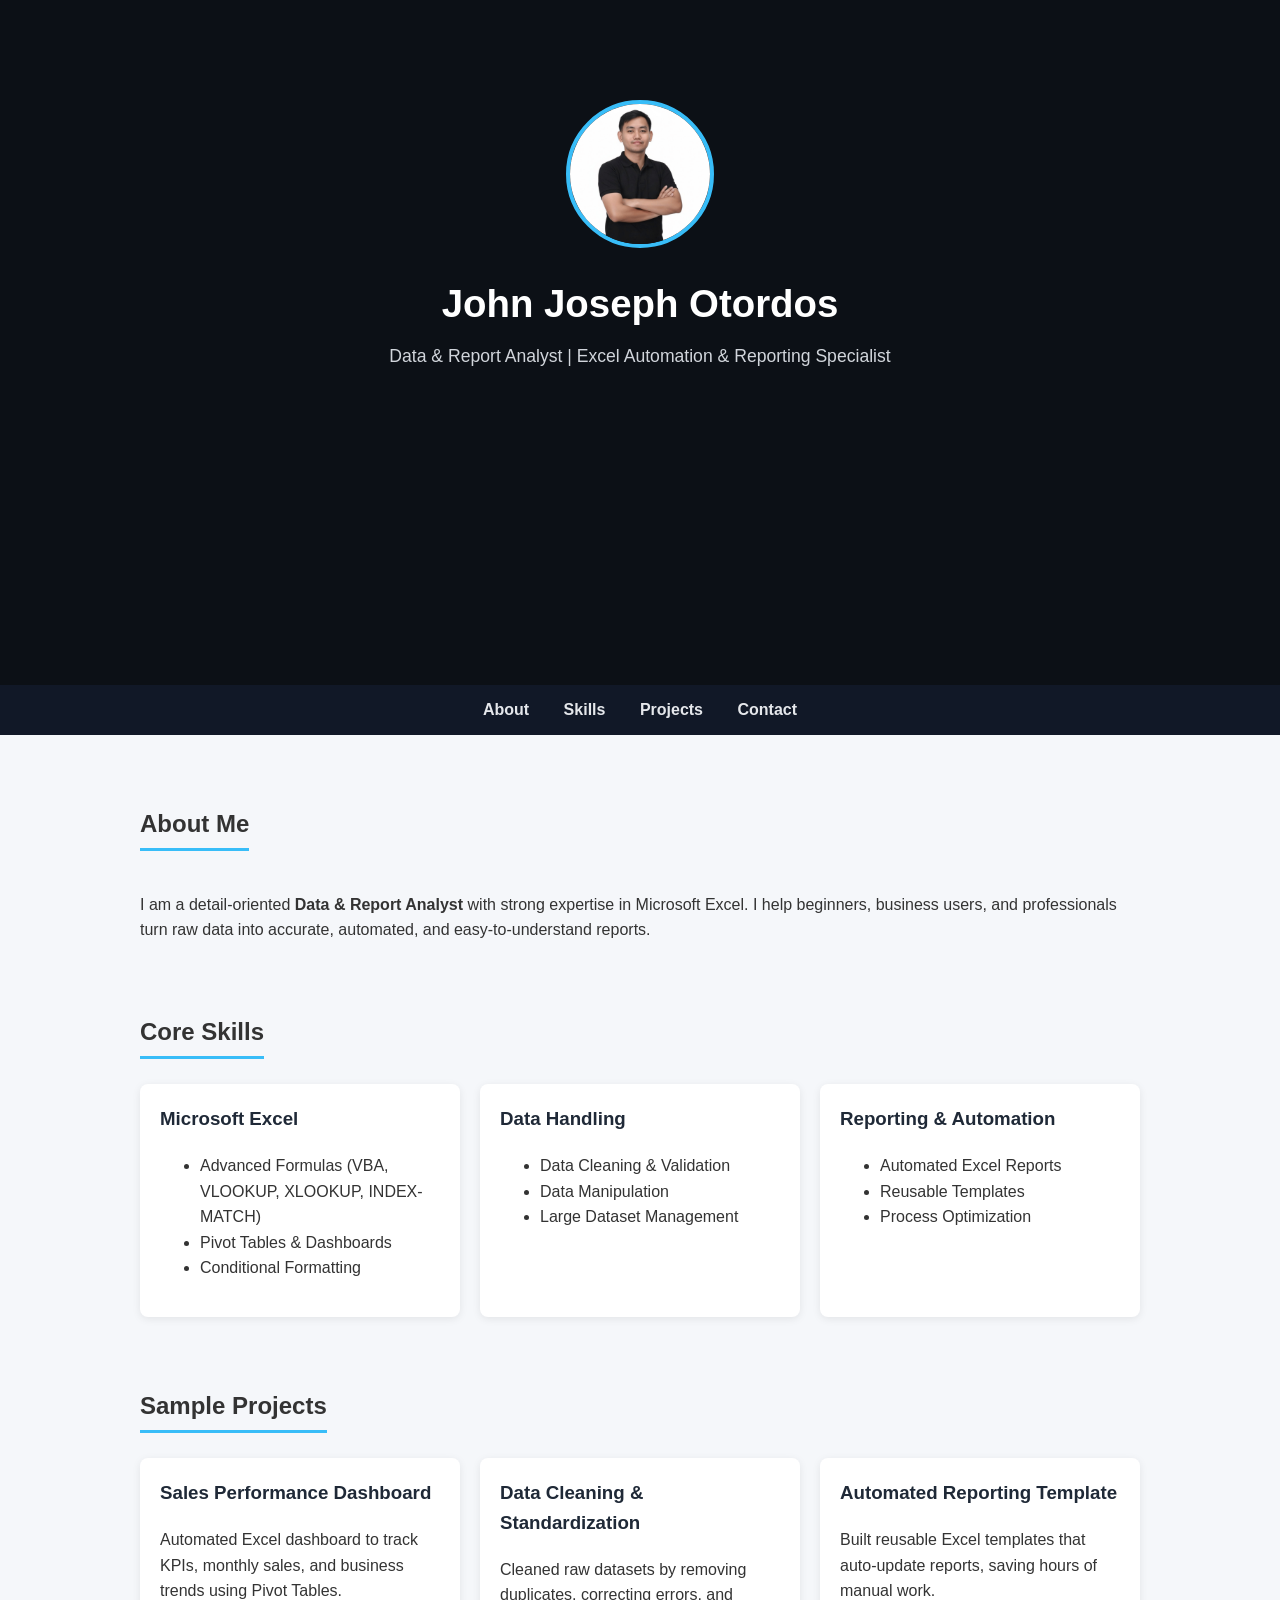
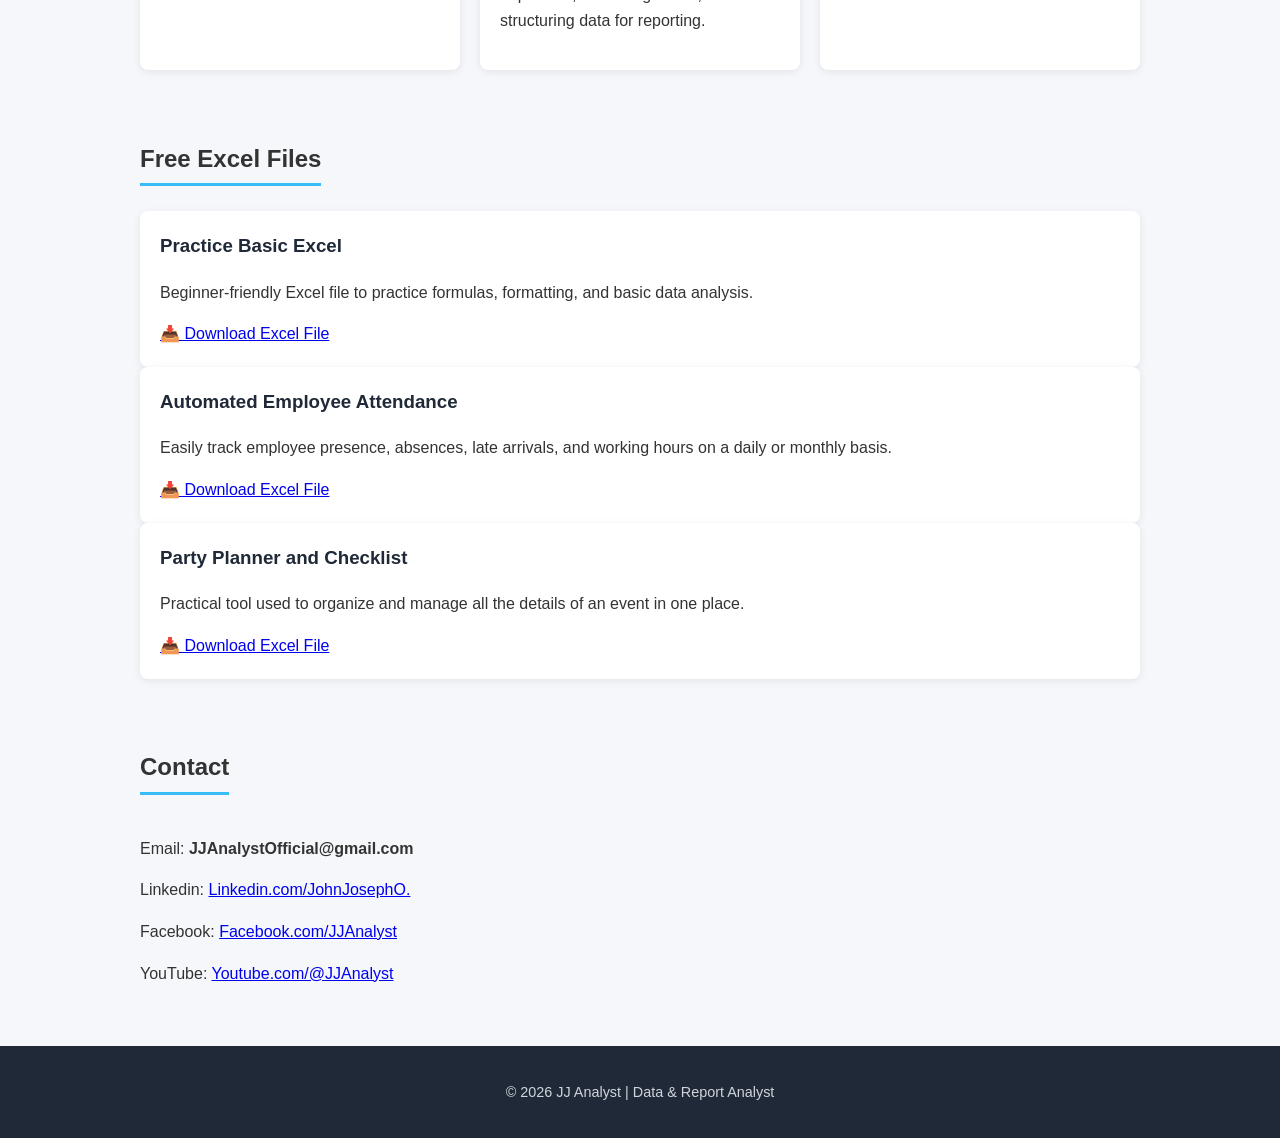
==== commit dd955f77: "Refactor video header and styling in index.html Updated the video header section and adjusted styles" ====
--- a/index.html
+++ b/index.html
@@ -107,7 +107,7 @@
     /* 🎥 VIDEO BACKGROUND HEADER */
 .video-header {
   position: relative;
-  height: 45vh;
+  height: 65vh;
   overflow: hidden;
   color: #fff;
 }
@@ -325,3 +325,4 @@
 </body>
 
 </html>
+
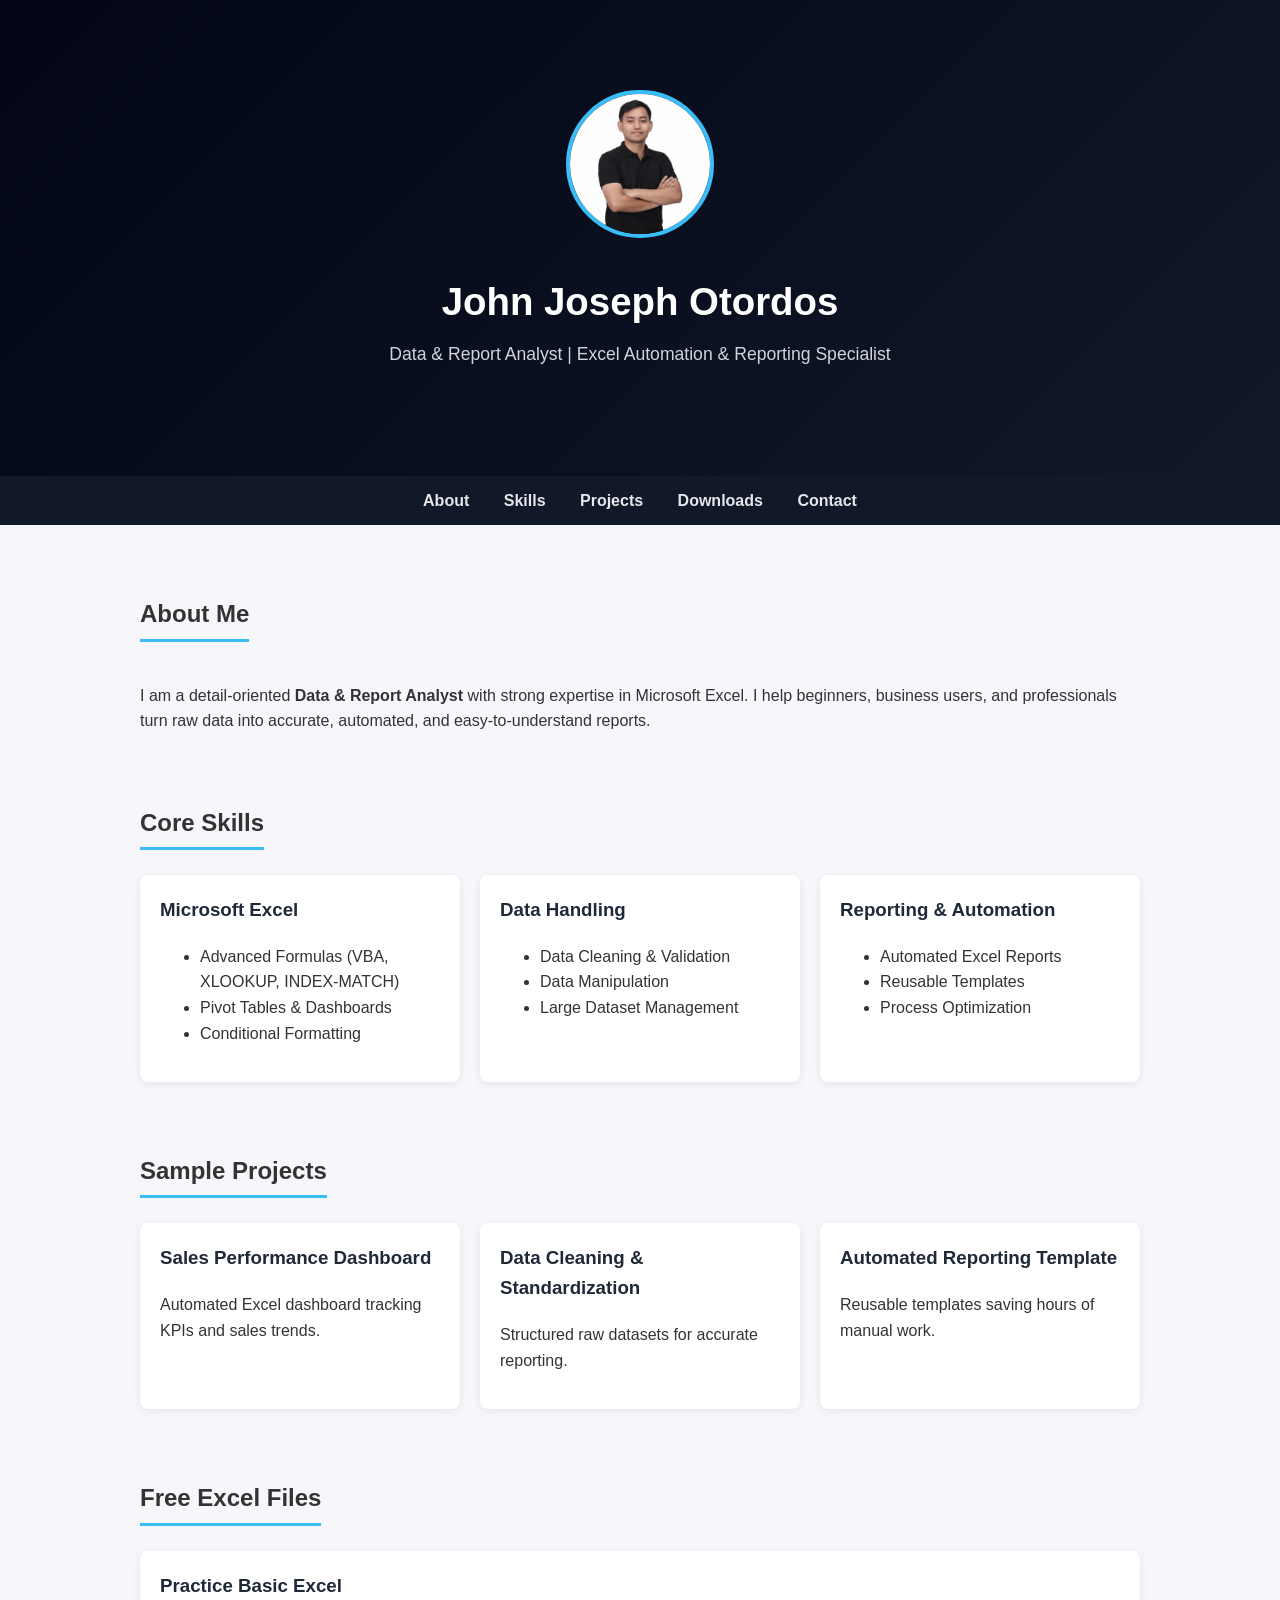
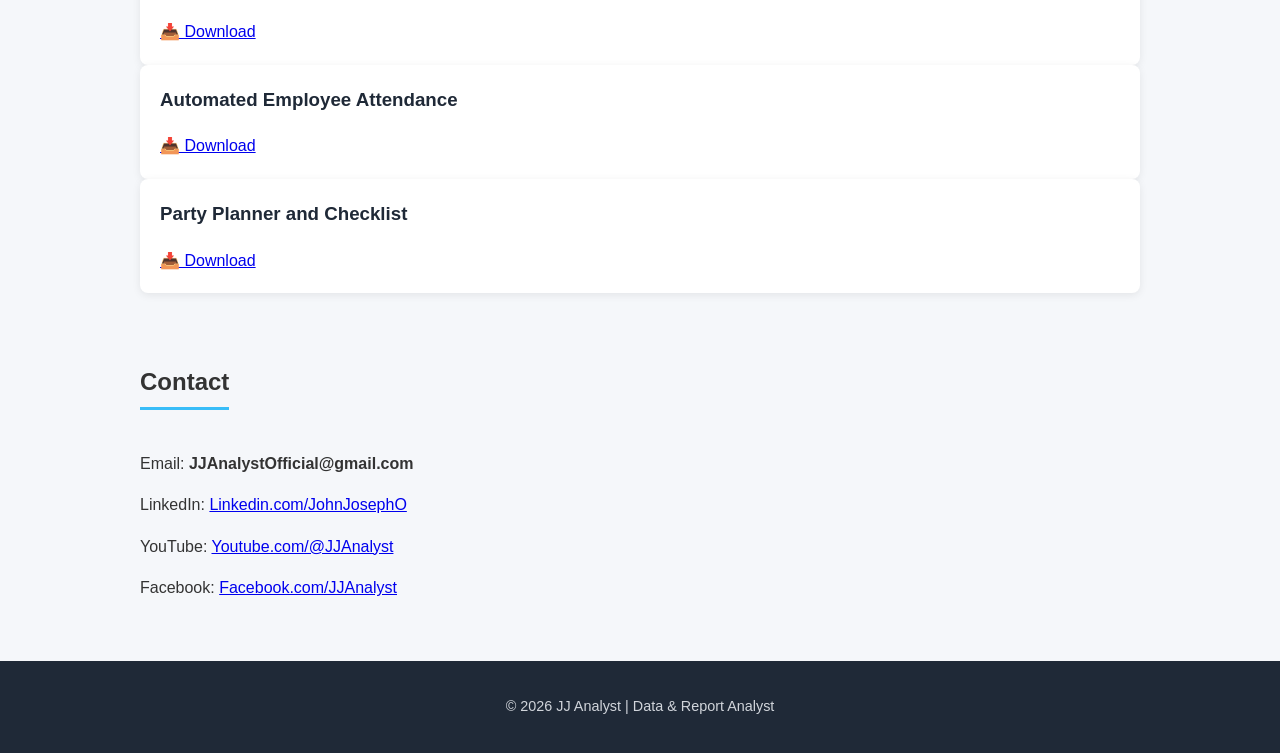
==== commit 2e75409f: "Refactor index.html for improved layout and content Refactor HTML structure, update styles, and impr" ====
--- a/index.html
+++ b/index.html
@@ -1,3 +1,5 @@
+<!DOCTYPE html>
+<html lang="en">
 <head>
   <meta charset="UTF-8" />
   <meta name="viewport" content="width=device-width, initial-scale=1.0" />
@@ -15,10 +17,11 @@
       line-height: 1.6;
     }
 
+    /* ===== HERO HEADER (NO VIDEO) ===== */
     header {
-      background: #1f2937;
+      background: linear-gradient(135deg, #020617, #111827);
       color: #fff;
-      padding: 50px 20px;
+      padding: 90px 20px;
       text-align: center;
     }
 
@@ -42,6 +45,7 @@
       color: #d1d5db;
     }
 
+    /* ===== NAV ===== */
     nav {
       background: #111827;
       padding: 12px 0;
@@ -59,6 +63,7 @@
       color: #38bdf8;
     }
 
+    /* ===== SECTIONS ===== */
     section {
       max-width: 1000px;
       margin: 50px auto;
@@ -90,6 +95,7 @@
       color: #1f2937;
     }
 
+    /* ===== FOOTER ===== */
     footer {
       background: #1f2937;
       color: #d1d5db;
@@ -103,226 +109,135 @@
       color: #38bdf8;
       text-decoration: none;
     }
-
-    /* 🎥 VIDEO BACKGROUND HEADER */
-.video-header {
-  position: relative;
-  height: 65vh;
-  overflow: hidden;
-  color: #fff;
-}
-
-.video-header video {
-  position: absolute;
-  top: 50%;
-  left: 50%;
-  min-width: 100%;
-  min-height: 100%;
-  transform: translate(-50%, -50%);
-  object-fit: cover;
-  z-index: -1;
-}
-
-/* Dark overlay for text readability */
-.video-header::after {
-  content: "";
-  position: absolute;
-  inset: 0;
-  background: rgba(0, 0, 0, 0.6);
-  z-index: 0;
-}
-
-.video-header .content {
-  position: relative;
-  z-index: 1;
-  text-align: center;
-  padding: 50px 20px;
-}
   </style>
 </head>
 
 <body>
 
-  <header class="video-header">
-
-  <video autoplay muted loop playsinline>
-    <source src="background.mp4" type="video/mp4">
-    Your browser does not support the video tag.
-  </video>
-
-  <div class="content">
-    <img src="profile.png" alt="JJ Analyst Profile Picture" class="profile-img" />
-    <h1>John Joseph Otordos</h1>
-    <p>Data & Report Analyst | Excel Automation & Reporting Specialist</p>
-  </div>
-
+<header>
+  <img src="profile.png" alt="JJ Analyst Profile Picture" class="profile-img">
+  <h1>John Joseph Otordos</h1>
+  <p>Data & Report Analyst | Excel Automation & Reporting Specialist</p>
 </header>
 
-
-  <nav>
-    <a href="#about">About</a>
-    <a href="#skills">Skills</a>
-    <a href="#projects">Projects</a>
-    <a href="#contact">Contact</a>
-  </nav>
-
-  <section id="about">
-    <h2>About Me</h2>
-    <p>
-      I am a detail-oriented <strong>Data & Report Analyst</strong> with strong expertise in Microsoft Excel.
-      I help beginners, business users, and professionals turn raw data into
-      accurate, automated, and easy-to-understand reports.
-    </p>
-  </section>
-
-  <section id="skills">
-    <h2>Core Skills</h2>
-    <div class="skills">
-      <div class="card">
-        <h3>Microsoft Excel</h3>
-        <ul>
-          <li>Advanced Formulas (VBA, VLOOKUP, XLOOKUP, INDEX-MATCH)</li>
-          <li>Pivot Tables & Dashboards</li>
-          <li>Conditional Formatting</li>
-        </ul>
-      </div>
-
-      <div class="card">
-        <h3>Data Handling</h3>
-        <ul>
-          <li>Data Cleaning & Validation</li>
-          <li>Data Manipulation</li>
-          <li>Large Dataset Management</li>
-        </ul>
-      </div>
-
-      <div class="card">
-        <h3>Reporting & Automation</h3>
-        <ul>
-          <li>Automated Excel Reports</li>
-          <li>Reusable Templates</li>
-          <li>Process Optimization</li>
-        </ul>
-      </div>
-    </div>
-  </section>
-
-  <section id="projects">
-    <h2>Sample Projects</h2>
-    <div class="projects">
-      <div class="card">
-        <h3>Sales Performance Dashboard</h3>
-        <p>
-          Automated Excel dashboard to track KPIs, monthly sales,
-          and business trends using Pivot Tables.
-        </p>
-      </div>
-
-      <div class="card">
-        <h3>Data Cleaning & Standardization</h3>
-        <p>
-          Cleaned raw datasets by removing duplicates, correcting errors,
-          and structuring data for reporting.
-        </p>
-      </div>
-
-      <div class="card">
-        <h3>Automated Reporting Template</h3>
-        <p>
-          Built reusable Excel templates that auto-update reports,
-          saving hours of manual work.
-        </p>
-      </div>
-    </div>
-  </section>
-  
-   <!-- 🔽 DOWNLOAD SECTION -->
+<nav>
+  <a href="#about">About</a>
+  <a href="#skills">Skills</a>
+  <a href="#projects">Projects</a>
+  <a href="#downloads">Downloads</a>
+  <a href="#contact">Contact</a>
+</nav>
+
+<section id="about">
+  <h2>About Me</h2>
+  <p>
+    I am a detail-oriented <strong>Data & Report Analyst</strong> with strong expertise in Microsoft Excel.
+    I help beginners, business users, and professionals turn raw data into
+    accurate, automated, and easy-to-understand reports.
+  </p>
+</section>
+
+<section id="skills">
+  <h2>Core Skills</h2>
+  <div class="skills">
+    <div class="card">
+      <h3>Microsoft Excel</h3>
+      <ul>
+        <li>Advanced Formulas (VBA, XLOOKUP, INDEX-MATCH)</li>
+        <li>Pivot Tables & Dashboards</li>
+        <li>Conditional Formatting</li>
+      </ul>
+    </div>
+
+    <div class="card">
+      <h3>Data Handling</h3>
+      <ul>
+        <li>Data Cleaning & Validation</li>
+        <li>Data Manipulation</li>
+        <li>Large Dataset Management</li>
+      </ul>
+    </div>
+
+    <div class="card">
+      <h3>Reporting & Automation</h3>
+      <ul>
+        <li>Automated Excel Reports</li>
+        <li>Reusable Templates</li>
+        <li>Process Optimization</li>
+      </ul>
+    </div>
+  </div>
+</section>
+
+<section id="projects">
+  <h2>Sample Projects</h2>
+  <div class="projects">
+    <div class="card">
+      <h3>Sales Performance Dashboard</h3>
+      <p>Automated Excel dashboard tracking KPIs and sales trends.</p>
+    </div>
+
+    <div class="card">
+      <h3>Data Cleaning & Standardization</h3>
+      <p>Structured raw datasets for accurate reporting.</p>
+    </div>
+
+    <div class="card">
+      <h3>Automated Reporting Template</h3>
+      <p>Reusable templates saving hours of manual work.</p>
+    </div>
+  </div>
+</section>
+
 <section id="downloads">
   <h2>Free Excel Files</h2>
 
-  <!-- DOWNLOAD ITEM 1 -->
   <div class="card">
     <h3>Practice Basic Excel</h3>
-    <p>
-      Beginner-friendly Excel file to practice formulas, formatting,
-      and basic data analysis.
-    </p>
-
-    <a
-      href="Practice-Basic-Excel.xlsx"
-      download
-      class="download-btn">
-      📥 Download Excel File
-    </a>
-  </div>
-
-  <!-- DOWNLOAD ITEM 2 -->
+    <a href="Practice-Basic-Excel.xlsx" download>📥 Download</a>
+  </div>
+
   <div class="card">
     <h3>Automated Employee Attendance</h3>
-    <p>
-      Easily track employee presence, absences, late arrivals,
-      and working hours on a daily or monthly basis.
-    </p>
-
-    <a
-      href="Automated-Employee-Attendance-Excel.xlsx"
-      download
-      class="download-btn">
-      📥 Download Excel File
-    </a>
-  </div>
-
-  <!-- DOWNLOAD ITEM 3 -->
+    <a href="Automated-Employee-Attendance-Excel.xlsx" download>📥 Download</a>
+  </div>
+
   <div class="card">
     <h3>Party Planner and Checklist</h3>
-    <p>
-      Practical tool used to organize and manage all the details
-      of an event in one place.
-    </p>
-
-    <a
-      href="Party-planner-and-checklist-Excel.xlsx"
-      download
-      class="download-btn">
-      📥 Download Excel File
+    <a href="Party-planner-and-checklist-Excel.xlsx" download>📥 Download</a>
+  </div>
+</section>
+
+<section id="contact">
+  <h2>Contact</h2>
+  <p>Email: <strong>JJAnalystOfficial@gmail.com</strong></p>
+
+  <p>
+    LinkedIn:
+    <a href="https://www.linkedin.com/in/john-joseph-otordos-948894221" target="_blank">
+      Linkedin.com/JohnJosephO
     </a>
-  </div>
-
-</section>
-<!-- END DOWNLOAD SECTION -->
-
-  <section id="contact">
-    <h2>Contact</h2>
-    <p>Email: <strong>JJAnalystOfficial@gmail.com</strong></p>
-
-    <p>
-      Linkedin:
-      <a href="https://www.linkedin.com/in/john-joseph-otordos-948894221" target="_blank">
-        Linkedin.com/JohnJosephO.
-      </a>
-    </p>
-
+  </p>
+
+  <p>
+    YouTube:
+    <a href="http://www.youtube.com/@JJAnalyst-e8z" target="_blank">
+      Youtube.com/@JJAnalyst
+    </a>
+  </p>
+  
     <p>
       Facebook:
       <a href="https://www.Facebook.com/share/17gaiNFSrQ/?mibextid=wwXIfr" target="_blank">
         Facebook.com/JJAnalyst
       </a>
     </p>
-    
-    <p>
-      YouTube:
-      <a href="http://www.Youtube.com/@JJAnalyst-e8z" target="_blank">
-        Youtube.com/@JJAnalyst
-      </a>
-    </p>
-  </section>
-  
-
-  <footer>
-    <p>© 2026 JJ Analyst | Data & Report Analyst</p>
-  </footer>
+
+</section>
+
+<footer>
+  <p>© 2026 JJ Analyst | Data & Report Analyst</p>
+</footer>
 
 </body>
-
 </html>
-
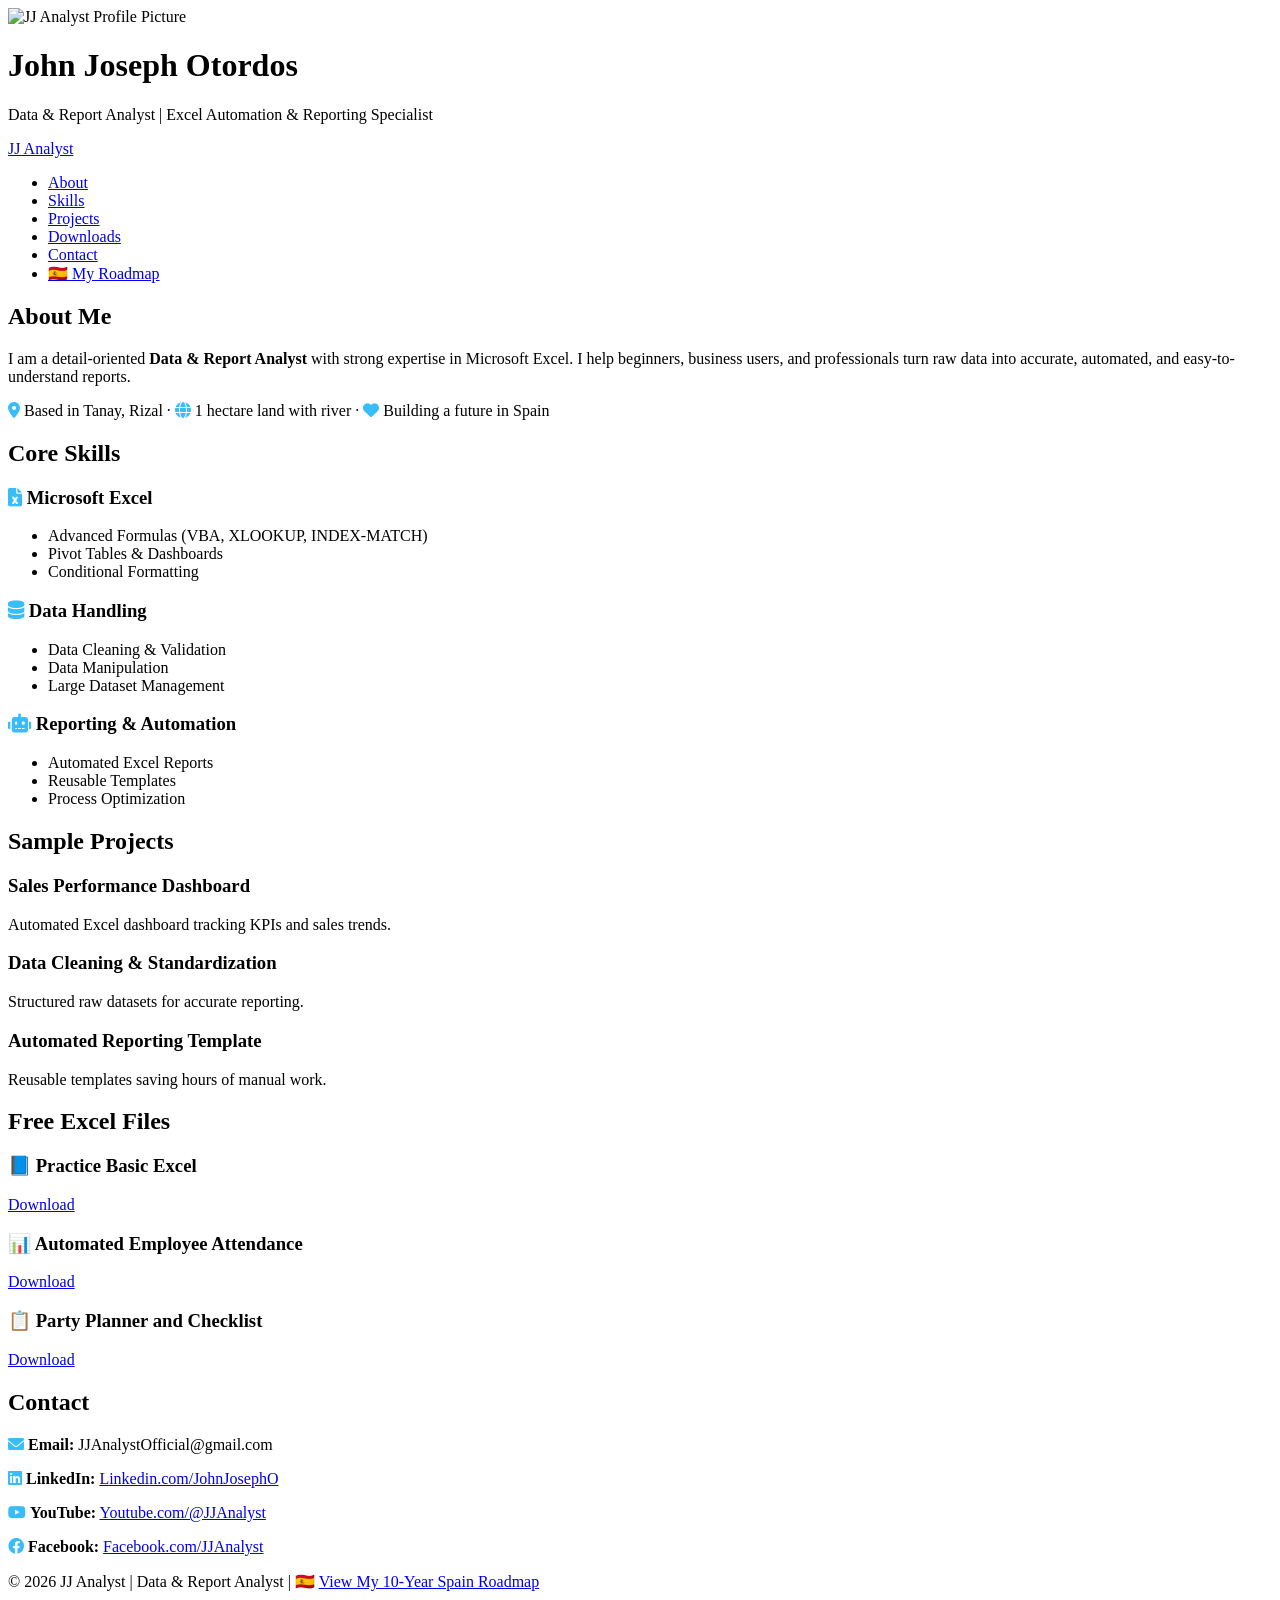
==== commit 3a209a21: "Update index.html" ====
--- a/index.html
+++ b/index.html
@@ -1,243 +1,201 @@
 <!DOCTYPE html>
 <html lang="en">
 <head>
-  <meta charset="UTF-8" />
-  <meta name="viewport" content="width=device-width, initial-scale=1.0" />
-  <title>JJ Analyst | Data & Report Analyst Portfolio</title>
-
-  <!-- ✅ FAVICON -->
-  <link rel="icon" type="image/png" href="favicon.png">
-
-  <style>
-    body {
-      margin: 0;
-      font-family: Arial, Helvetica, sans-serif;
-      background: #f5f7fa;
-      color: #333;
-      line-height: 1.6;
-    }
-
-    /* ===== HERO HEADER (NO VIDEO) ===== */
-    header {
-      background: linear-gradient(135deg, #020617, #111827);
-      color: #fff;
-      padding: 90px 20px;
-      text-align: center;
-    }
-
-    .profile-img {
-      width: 140px;
-      height: 140px;
-      border-radius: 50%;
-      object-fit: cover;
-      border: 4px solid #38bdf8;
-      margin-bottom: 15px;
-    }
-
-    header h1 {
-      margin: 10px 0 0;
-      font-size: 2.4rem;
-    }
-
-    header p {
-      margin-top: 8px;
-      font-size: 1.1rem;
-      color: #d1d5db;
-    }
-
-    /* ===== NAV ===== */
-    nav {
-      background: #111827;
-      padding: 12px 0;
-      text-align: center;
-    }
-
-    nav a {
-      color: #e5e7eb;
-      margin: 0 15px;
-      text-decoration: none;
-      font-weight: bold;
-    }
-
-    nav a:hover {
-      color: #38bdf8;
-    }
-
-    /* ===== SECTIONS ===== */
-    section {
-      max-width: 1000px;
-      margin: 50px auto;
-      padding: 0 20px;
-    }
-
-    section h2 {
-      border-bottom: 3px solid #38bdf8;
-      display: inline-block;
-      padding-bottom: 5px;
-      margin-bottom: 25px;
-    }
-
-    .skills, .projects {
-      display: grid;
-      grid-template-columns: repeat(auto-fit, minmax(250px, 1fr));
-      gap: 20px;
-    }
-
-    .card {
-      background: #fff;
-      padding: 20px;
-      border-radius: 8px;
-      box-shadow: 0 2px 8px rgba(0,0,0,0.08);
-    }
-
-    .card h3 {
-      margin-top: 0;
-      color: #1f2937;
-    }
-
-    /* ===== FOOTER ===== */
-    footer {
-      background: #1f2937;
-      color: #d1d5db;
-      text-align: center;
-      padding: 20px;
-      margin-top: 60px;
-      font-size: 0.9rem;
-    }
-
-    footer a {
-      color: #38bdf8;
-      text-decoration: none;
-    }
-  </style>
+    <meta charset="UTF-8" />
+    <meta name="viewport" content="width=device-width, initial-scale=1.0" />
+    <title>JJ Analyst | Data & Report Analyst Portfolio</title>
+    
+    <!-- FAVICON -->
+    <link rel="icon" type="image/png" href="assets/favicon.png">
+    
+    <!-- FONT AWESOME (for icons) -->
+    <link rel="stylesheet" href="https://cdnjs.cloudflare.com/ajax/libs/font-awesome/6.0.0/css/all.min.css">
+    
+    <!-- SHARED STYLESHEET -->
+    <link rel="stylesheet" href="css/style.css">
 </head>
-
 <body>
 
-<header>
-  <img src="profile.png" alt="JJ Analyst Profile Picture" class="profile-img">
-  <h1>John Joseph Otordos</h1>
-  <p>Data & Report Analyst | Excel Automation & Reporting Specialist</p>
-</header>
-
-<nav>
-  <a href="#about">About</a>
-  <a href="#skills">Skills</a>
-  <a href="#projects">Projects</a>
-  <a href="#downloads">Downloads</a>
-  <a href="#contact">Contact</a>
-</nav>
-
-<section id="about">
-  <h2>About Me</h2>
-  <p>
-    I am a detail-oriented <strong>Data & Report Analyst</strong> with strong expertise in Microsoft Excel.
-    I help beginners, business users, and professionals turn raw data into
-    accurate, automated, and easy-to-understand reports.
-  </p>
-</section>
-
-<section id="skills">
-  <h2>Core Skills</h2>
-  <div class="skills">
-    <div class="card">
-      <h3>Microsoft Excel</h3>
-      <ul>
-        <li>Advanced Formulas (VBA, XLOOKUP, INDEX-MATCH)</li>
-        <li>Pivot Tables & Dashboards</li>
-        <li>Conditional Formatting</li>
-      </ul>
-    </div>
-
-    <div class="card">
-      <h3>Data Handling</h3>
-      <ul>
-        <li>Data Cleaning & Validation</li>
-        <li>Data Manipulation</li>
-        <li>Large Dataset Management</li>
-      </ul>
-    </div>
-
-    <div class="card">
-      <h3>Reporting & Automation</h3>
-      <ul>
-        <li>Automated Excel Reports</li>
-        <li>Reusable Templates</li>
-        <li>Process Optimization</li>
-      </ul>
-    </div>
-  </div>
-</section>
-
-<section id="projects">
-  <h2>Sample Projects</h2>
-  <div class="projects">
-    <div class="card">
-      <h3>Sales Performance Dashboard</h3>
-      <p>Automated Excel dashboard tracking KPIs and sales trends.</p>
-    </div>
-
-    <div class="card">
-      <h3>Data Cleaning & Standardization</h3>
-      <p>Structured raw datasets for accurate reporting.</p>
-    </div>
-
-    <div class="card">
-      <h3>Automated Reporting Template</h3>
-      <p>Reusable templates saving hours of manual work.</p>
-    </div>
-  </div>
-</section>
-
-<section id="downloads">
-  <h2>Free Excel Files</h2>
-
-  <div class="card">
-    <h3>Practice Basic Excel</h3>
-    <a href="Practice-Basic-Excel.xlsx" download>📥 Download</a>
-  </div>
-
-  <div class="card">
-    <h3>Automated Employee Attendance</h3>
-    <a href="Automated-Employee-Attendance-Excel.xlsx" download>📥 Download</a>
-  </div>
-
-  <div class="card">
-    <h3>Party Planner and Checklist</h3>
-    <a href="Party-planner-and-checklist-Excel.xlsx" download>📥 Download</a>
-  </div>
-</section>
-
-<section id="contact">
-  <h2>Contact</h2>
-  <p>Email: <strong>JJAnalystOfficial@gmail.com</strong></p>
-
-  <p>
-    LinkedIn:
-    <a href="https://www.linkedin.com/in/john-joseph-otordos-948894221" target="_blank">
-      Linkedin.com/JohnJosephO
-    </a>
-  </p>
-
-  <p>
-    YouTube:
-    <a href="http://www.youtube.com/@JJAnalyst-e8z" target="_blank">
-      Youtube.com/@JJAnalyst
-    </a>
-  </p>
-  
-    <p>
-      Facebook:
-      <a href="https://www.Facebook.com/share/17gaiNFSrQ/?mibextid=wwXIfr" target="_blank">
-        Facebook.com/JJAnalyst
-      </a>
-    </p>
-
-</section>
-
-<footer>
-  <p>© 2026 JJ Analyst | Data & Report Analyst</p>
-</footer>
-
+    <!-- HEADER -->
+    <header class="site-header">
+        <img src="assets/profile.png" alt="JJ Analyst Profile Picture" class="profile-img">
+        <h1>John Joseph Otordos</h1>
+        <p>Data & Report Analyst | Excel Automation & Reporting Specialist</p>
+    </header>
+
+    <!-- NAVIGATION -->
+    <nav class="navbar">
+        <div class="nav-container">
+            <div class="logo">
+                <a href="index.html">JJ Analyst</a>
+            </div>
+            <ul class="nav-menu">
+                <li><a href="#about" class="active">About</a></li>
+                <li><a href="#skills">Skills</a></li>
+                <li><a href="#projects">Projects</a></li>
+                <li><a href="#downloads">Downloads</a></li>
+                <li><a href="#contact">Contact</a></li>
+                <li><a href="roadmap.html">🇪🇸 My Roadmap</a></li>
+            </ul>
+            <div class="hamburger">
+                <span></span>
+                <span></span>
+                <span></span>
+            </div>
+        </div>
+    </nav>
+
+    <!-- ABOUT SECTION -->
+    <section id="about">
+        <h2>About Me</h2>
+        <p>
+            I am a detail-oriented <strong>Data & Report Analyst</strong> with strong expertise in Microsoft Excel.
+            I help beginners, business users, and professionals turn raw data into
+            accurate, automated, and easy-to-understand reports.
+        </p>
+        <p style="margin-top: 15px;">
+            <i class="fas fa-map-marker-alt" style="color: #38bdf8;"></i> Based in Tanay, Rizal · 
+            <i class="fas fa-globe" style="color: #38bdf8;"></i> 1 hectare land with river · 
+            <i class="fas fa-heart" style="color: #38bdf8;"></i> Building a future in Spain
+        </p>
+    </section>
+
+    <!-- SKILLS SECTION -->
+    <section id="skills">
+        <h2>Core Skills</h2>
+        <div class="skills-grid">
+            <div class="card">
+                <h3><i class="fas fa-file-excel" style="color: #38bdf8;"></i> Microsoft Excel</h3>
+                <ul>
+                    <li>Advanced Formulas (VBA, XLOOKUP, INDEX-MATCH)</li>
+                    <li>Pivot Tables & Dashboards</li>
+                    <li>Conditional Formatting</li>
+                </ul>
+            </div>
+
+            <div class="card">
+                <h3><i class="fas fa-database" style="color: #38bdf8;"></i> Data Handling</h3>
+                <ul>
+                    <li>Data Cleaning & Validation</li>
+                    <li>Data Manipulation</li>
+                    <li>Large Dataset Management</li>
+                </ul>
+            </div>
+
+            <div class="card">
+                <h3><i class="fas fa-robot" style="color: #38bdf8;"></i> Reporting & Automation</h3>
+                <ul>
+                    <li>Automated Excel Reports</li>
+                    <li>Reusable Templates</li>
+                    <li>Process Optimization</li>
+                </ul>
+            </div>
+        </div>
+    </section>
+
+    <!-- PROJECTS SECTION -->
+    <section id="projects">
+        <h2>Sample Projects</h2>
+        <div class="projects-grid">
+            <div class="card">
+                <h3>Sales Performance Dashboard</h3>
+                <p>Automated Excel dashboard tracking KPIs and sales trends.</p>
+            </div>
+
+            <div class="card">
+                <h3>Data Cleaning & Standardization</h3>
+                <p>Structured raw datasets for accurate reporting.</p>
+            </div>
+
+            <div class="card">
+                <h3>Automated Reporting Template</h3>
+                <p>Reusable templates saving hours of manual work.</p>
+            </div>
+        </div>
+    </section>
+
+    <!-- DOWNLOADS SECTION -->
+    <section id="downloads">
+        <h2>Free Excel Files</h2>
+        <div class="downloads-grid">
+            <div class="card">
+                <h3>📘 Practice Basic Excel</h3>
+                <a href="downloads/Practice-Basic-Excel.xlsx" download>Download</a>
+            </div>
+
+            <div class="card">
+                <h3>📊 Automated Employee Attendance</h3>
+                <a href="downloads/Automated-Employee-Attendance-Excel.xlsx" download>Download</a>
+            </div>
+
+            <div class="card">
+                <h3>📋 Party Planner and Checklist</h3>
+                <a href="downloads/Party-planner-and-checklist-Excel.xlsx" download>Download</a>
+            </div>
+        </div>
+    </section>
+
+    <!-- CONTACT SECTION -->
+    <section id="contact">
+        <h2>Contact</h2>
+        <div class="contact-info">
+            <p><i class="fas fa-envelope" style="color: #38bdf8;"></i> <strong>Email:</strong> JJAnalystOfficial@gmail.com</p>
+
+            <p><i class="fab fa-linkedin" style="color: #38bdf8;"></i> <strong>LinkedIn:</strong> 
+                <a href="https://www.linkedin.com/in/john-joseph-otordos-948894221" target="_blank">
+                    Linkedin.com/JohnJosephO
+                </a>
+            </p>
+
+            <p><i class="fab fa-youtube" style="color: #38bdf8;"></i> <strong>YouTube:</strong> 
+                <a href="http://www.youtube.com/@JJAnalyst-e8z" target="_blank">
+                    Youtube.com/@JJAnalyst
+                </a>
+            </p>
+            
+            <p><i class="fab fa-facebook" style="color: #38bdf8;"></i> <strong>Facebook:</strong> 
+                <a href="https://www.Facebook.com/share/17gaiNFSrQ/?mibextid=wwXIfr" target="_blank">
+                    Facebook.com/JJAnalyst
+                </a>
+            </p>
+        </div>
+    </section>
+
+    <!-- FOOTER -->
+    <footer class="site-footer">
+        <p>© 2026 JJ Analyst | Data & Report Analyst | 🇪🇸 <a href="roadmap.html">View My 10-Year Spain Roadmap</a></p>
+    </footer>
+
+    <!-- JAVASCRIPT (for mobile menu) -->
+    <script>
+        document.addEventListener('DOMContentLoaded', function() {
+            const hamburger = document.querySelector('.hamburger');
+            const navMenu = document.querySelector('.nav-menu');
+            
+            if (hamburger) {
+                hamburger.addEventListener('click', function() {
+                    navMenu.classList.toggle('active');
+                });
+            }
+            
+            // Close menu when clicking a link
+            document.querySelectorAll('.nav-menu a').forEach(link => {
+                link.addEventListener('click', () => {
+                    navMenu.classList.remove('active');
+                });
+            });
+            
+            // Smooth scrolling
+            document.querySelectorAll('a[href^="#"]').forEach(anchor => {
+                anchor.addEventListener('click', function (e) {
+                    e.preventDefault();
+                    const target = document.querySelector(this.getAttribute('href'));
+                    if (target) {
+                        target.scrollIntoView({ behavior: 'smooth' });
+                    }
+                });
+            });
+        });
+    </script>
 </body>
 </html>
